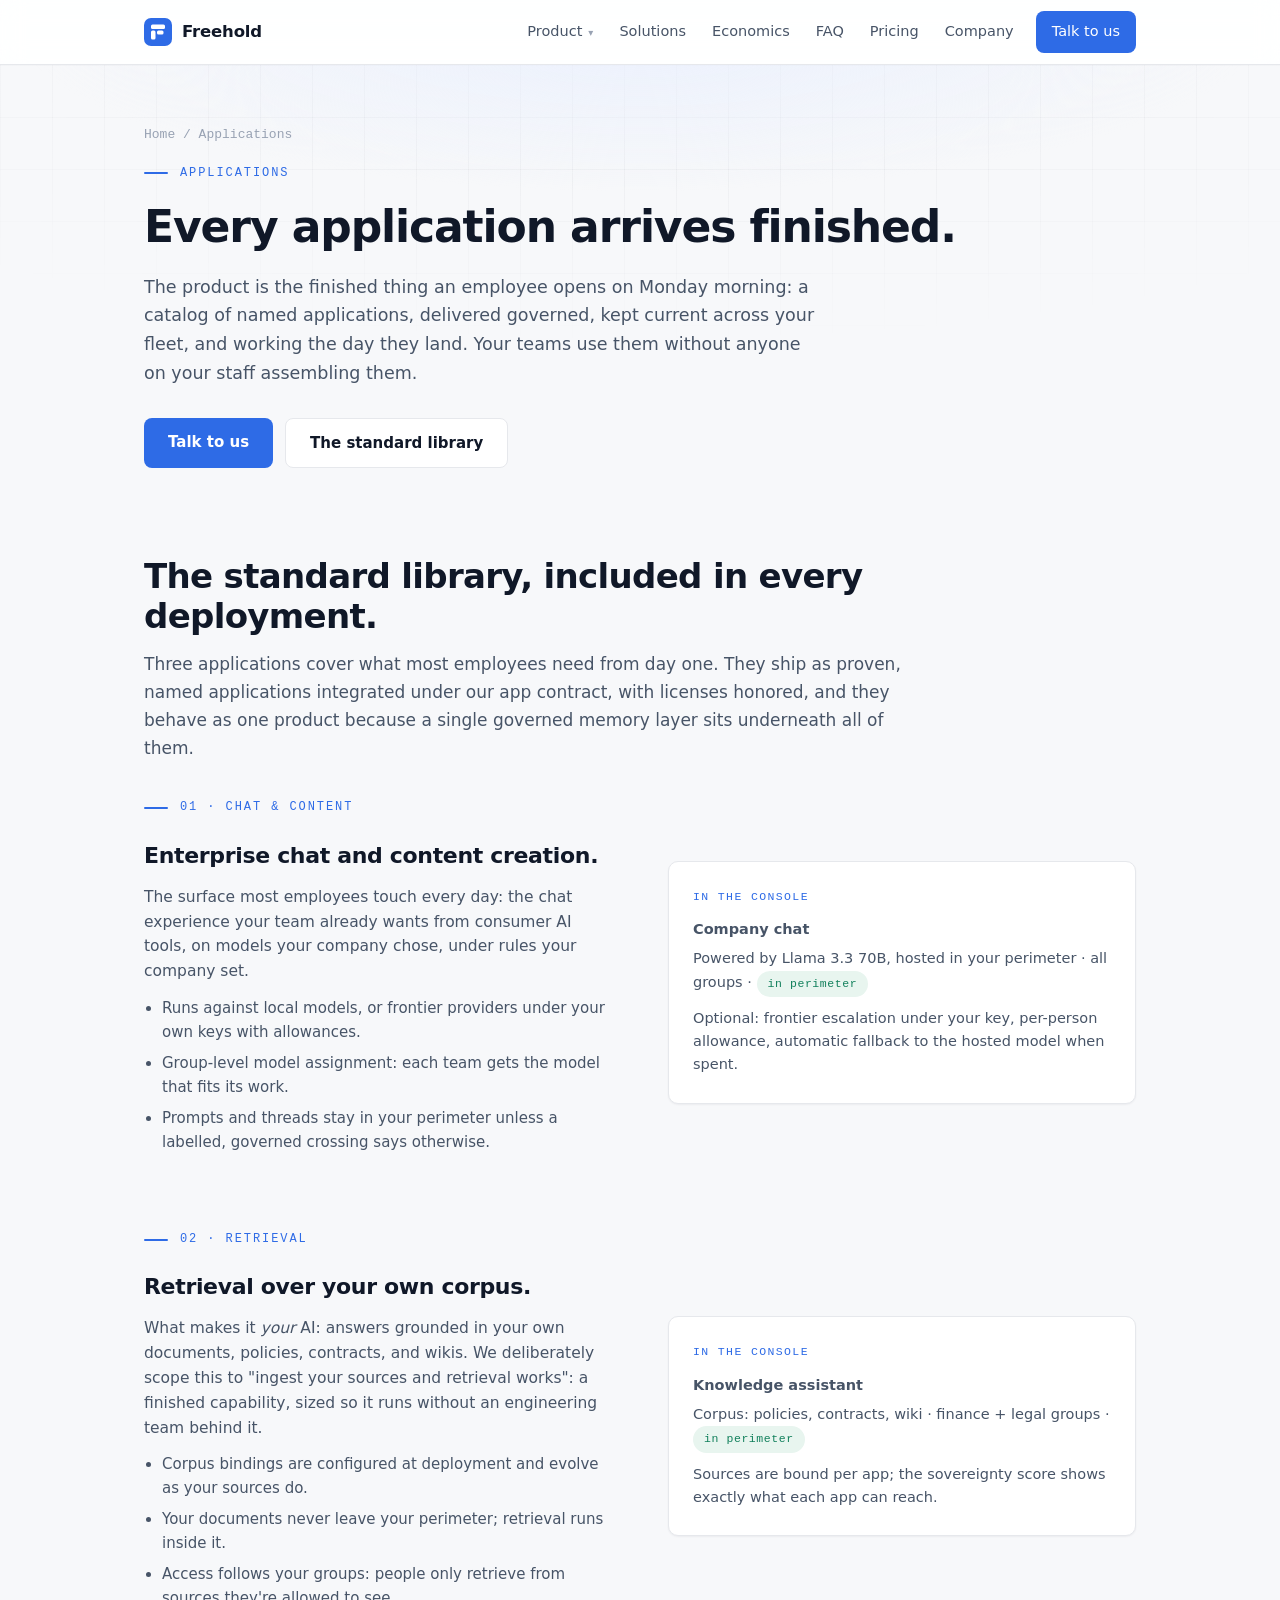
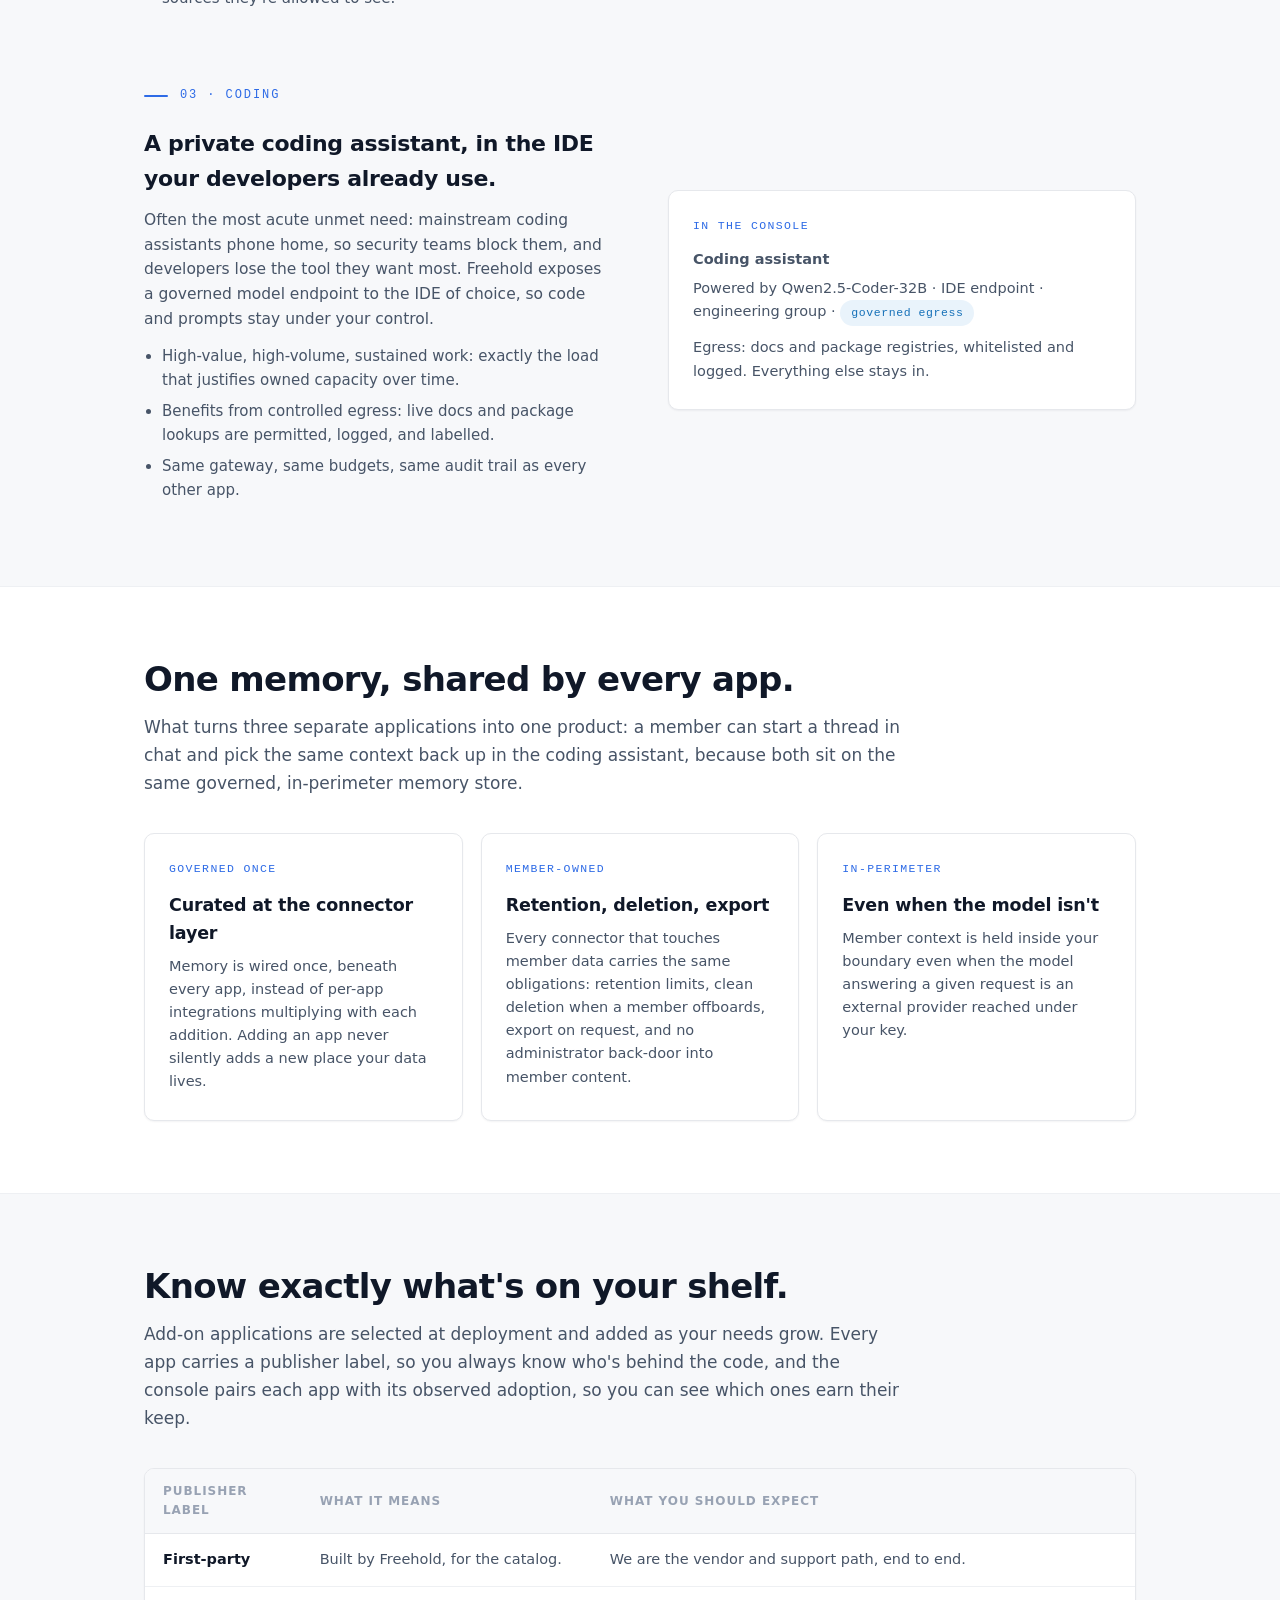
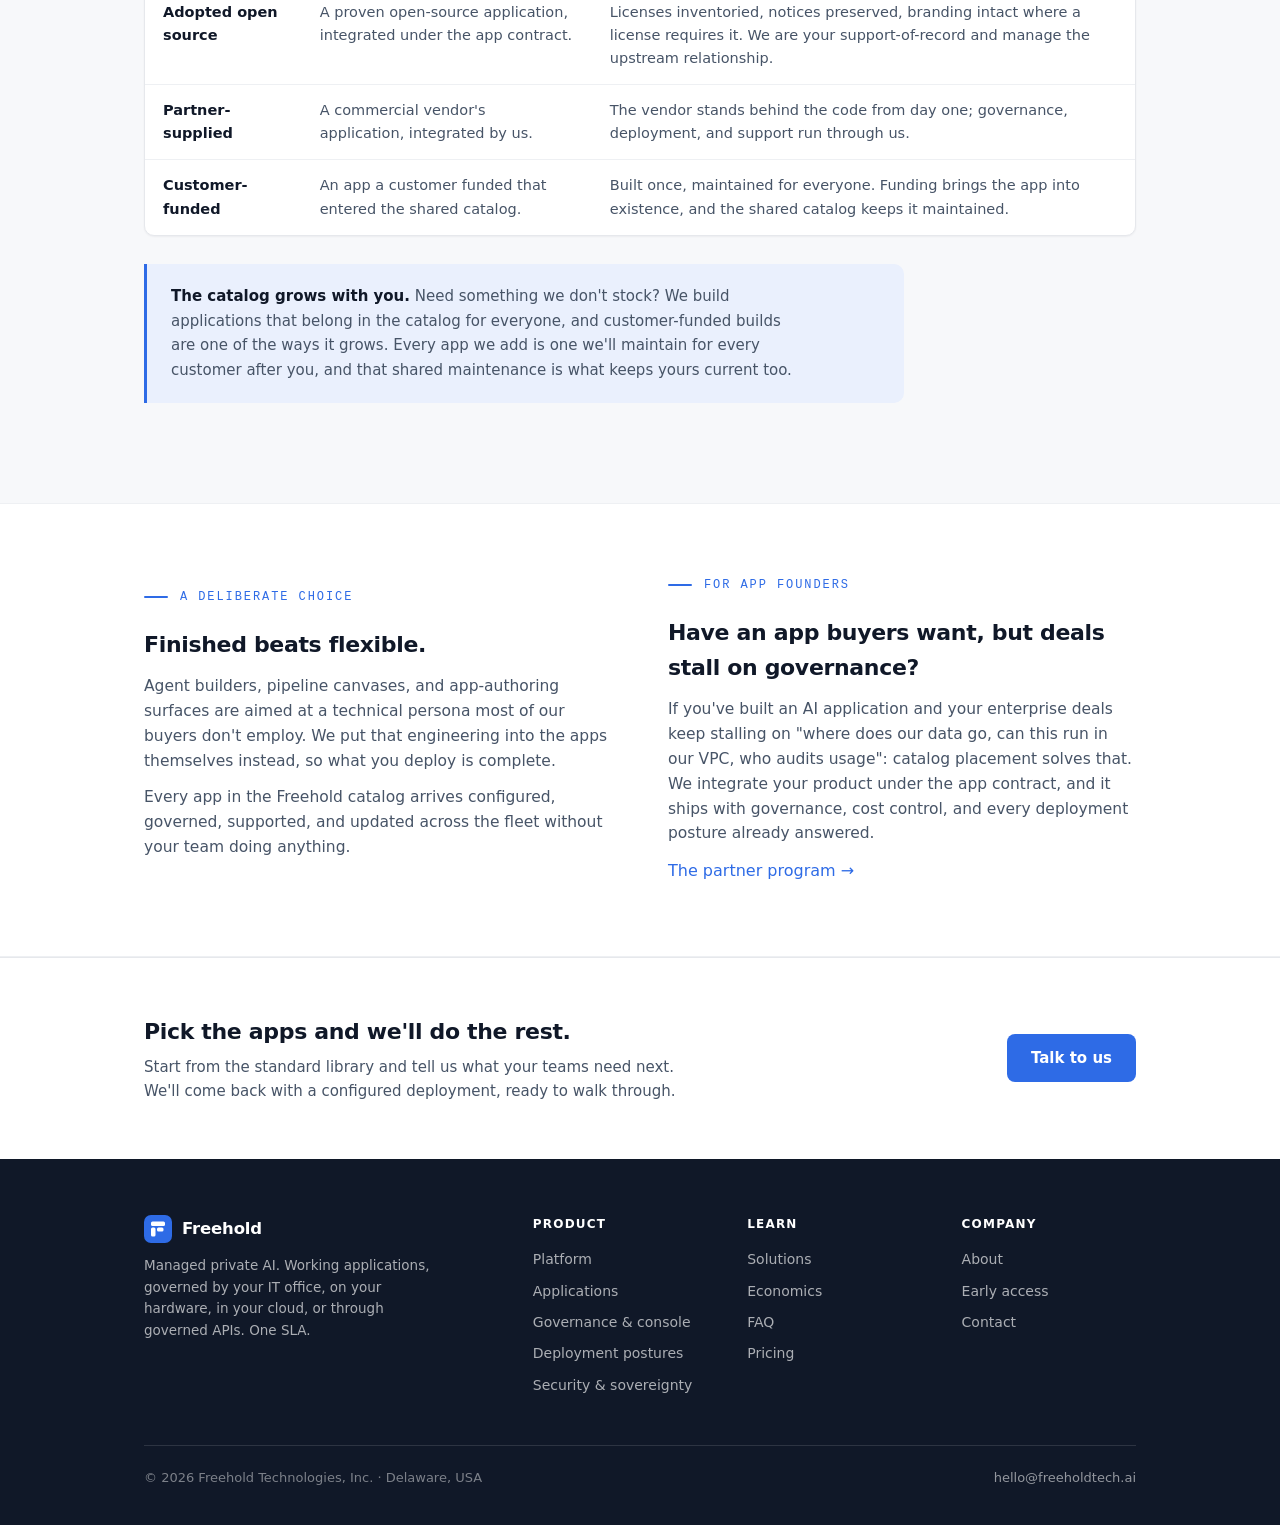
==== applications/index.html @ 7e90c1fc "Brand mark: masonry F replaces the letter tile Header wordmark and console mockup now use the assemb" ====
<!DOCTYPE html>
<html lang="en">
<head>
<meta charset="UTF-8">
<meta name="viewport" content="width=device-width, initial-scale=1.0">
<title>Applications — Every app arrives finished | Freehold</title>
<meta name="description" content="The Freehold catalog: enterprise chat, retrieval over your own documents, and a private coding assistant, plus add-on applications. Every app arrives finished, governed, and kept current across your fleet.">
<meta property="og:title" content="Freehold Applications — Every app arrives finished">
<meta property="og:description" content="Enterprise chat, retrieval over your corpus, and a private coding assistant, delivered finished, governed, and kept current across your fleet.">
<meta property="og:type" content="website">
<meta property="og:url" content="https://freeholdtech.ai/applications/">
<link rel="canonical" href="https://freeholdtech.ai/applications/">
<link rel="icon" href="data:image/svg+xml,%3Csvg xmlns='http://www.w3.org/2000/svg' viewBox='0 0 28 28'%3E%3Crect width='28' height='28' rx='7' fill='%232e6be6'/%3E%3Crect x='7' y='6.5' width='14' height='4.5' rx='1.5' fill='white'/%3E%3Crect x='7' y='12.5' width='4.5' height='9' rx='1.5' fill='white'/%3E%3Crect x='13' y='12.5' width='6.5' height='4' rx='1.5' fill='white'/%3E%3C/svg%3E">
<link rel="stylesheet" href="../assets/site.css?v=4">
</head>
<body>

<header class="site-header">
  <div class="wrap header-inner">
    <a class="wordmark" href="../"><svg class="brand-tile" viewBox="0 0 28 28" aria-hidden="true"><rect width="28" height="28" rx="7" fill="var(--accent)"/><rect x="7" y="6.5" width="14" height="4.5" rx="1.5" fill="#fff"/><rect x="7" y="12.5" width="4.5" height="9" rx="1.5" fill="#fff"/><rect x="13" y="12.5" width="6.5" height="4" rx="1.5" fill="#fff"/></svg>Freehold</a>
    <input type="checkbox" id="nav-toggle" class="nav-toggle" aria-label="Toggle navigation">
    <label for="nav-toggle" class="nav-toggle-label"><svg width="20" height="20" viewBox="0 0 20 20" aria-hidden="true"><path d="M2 5h16M2 10h16M2 15h16" stroke="#101828" stroke-width="1.8" stroke-linecap="round"/></svg></label>
    <nav class="main-nav" aria-label="Main">
      <ul>
        <li class="has-sub">
          <a href="../platform/">Product</a>
          <ul class="submenu">
            <li><a href="../platform/">Platform<span class="sub-d">A deployment that arrives working</span></a></li>
            <li><a href="../applications/" aria-current="page">Applications<span class="sub-d">The catalog your employees open</span></a></li>
            <li><a href="../governance/">Governance &amp; console<span class="sub-d">Built for IT generalists</span></a></li>
            <li><a href="../deployment/">Deployment postures<span class="sub-d">On-prem, your cloud, governed API</span></a></li>
            <li><a href="../security/">Security &amp; sovereignty<span class="sub-d">Your data stays yours, by architecture</span></a></li>
          </ul>
        </li>
        <li><a href="../solutions/">Solutions</a></li>
        <li><a href="../economics/">Economics</a></li>
        <li><a href="../faq/">FAQ</a></li>
        <li><a href="../pricing/">Pricing</a></li>
        <li><a href="../company/">Company</a></li>
        <li><a class="nav-cta" href="mailto:hello@freeholdtech.ai?subject=Freehold%20deployment">Talk to us</a></li>
      </ul>
    </nav>
  </div>
</header>

<div class="page-hero">
  <div class="hero-bg"></div>
  <div class="wrap">
    <div class="crumbs"><a href="../">Home</a> / Applications</div>
    <div class="eyebrow">Applications</div>
    <h1>Every application arrives finished.</h1>
    <p class="hero-sub">The product is the finished thing an employee opens on Monday morning: a catalog of named applications, delivered governed, kept current across your fleet, and working the day they land. Your teams use them without anyone on your staff assembling them.</p>
    <div class="hero-ctas">
      <a class="btn btn-primary" href="mailto:hello@freeholdtech.ai?subject=Freehold%20catalog">Talk to us</a>
      <a class="btn btn-ghost" href="#library">The standard library</a>
    </div>
  </div>
</div>

<section id="library">
  <div class="wrap">
    <div class="sec-head">
      <h2>The standard library, included in every deployment.</h2>
      <p>Three applications cover what most employees need from day one. They ship as proven, named applications integrated under our app contract, with licenses honored, and they behave as one product because a single governed memory layer sits underneath all of them.</p>
    </div>

    <div class="split">
      <div class="txt">
        <div class="eyebrow">01 · Chat &amp; content</div>
        <h3>Enterprise chat and content creation.</h3>
        <p>The surface most employees touch every day: the chat experience your team already wants from consumer AI tools, on models your company chose, under rules your company set.</p>
        <ul>
          <li>Runs against local models, or frontier providers under your own keys with allowances.</li>
          <li>Group-level model assignment: each team gets the model that fits its work.</li>
          <li>Prompts and threads stay in your perimeter unless a labelled, governed crossing says otherwise.</li>
        </ul>
      </div>
      <div>
        <div class="card">
          <div class="k">In the console</div>
          <p><strong>Company chat</strong></p>
          <p style="margin-top:6px">Powered by Llama 3.3 70B, hosted in your perimeter · all groups · <span class="pill pill-ok">in perimeter</span></p>
          <p style="margin-top:10px">Optional: frontier escalation under your key, per-person allowance, automatic fallback to the hosted model when spent.</p>
        </div>
      </div>
    </div>

    <div class="split">
      <div class="txt">
        <div class="eyebrow">02 · Retrieval</div>
        <h3>Retrieval over your own corpus.</h3>
        <p>What makes it <em>your</em> AI: answers grounded in your own documents, policies, contracts, and wikis. We deliberately scope this to "ingest your sources and retrieval works": a finished capability, sized so it runs without an engineering team behind it.</p>
        <ul>
          <li>Corpus bindings are configured at deployment and evolve as your sources do.</li>
          <li>Your documents never leave your perimeter; retrieval runs inside it.</li>
          <li>Access follows your groups: people only retrieve from sources they're allowed to see.</li>
        </ul>
      </div>
      <div>
        <div class="card">
          <div class="k">In the console</div>
          <p><strong>Knowledge assistant</strong></p>
          <p style="margin-top:6px">Corpus: policies, contracts, wiki · finance + legal groups · <span class="pill pill-ok">in perimeter</span></p>
          <p style="margin-top:10px">Sources are bound per app; the sovereignty score shows exactly what each app can reach.</p>
        </div>
      </div>
    </div>

    <div class="split">
      <div class="txt">
        <div class="eyebrow">03 · Coding</div>
        <h3>A private coding assistant, in the IDE your developers already use.</h3>
        <p>Often the most acute unmet need: mainstream coding assistants phone home, so security teams block them, and developers lose the tool they want most. Freehold exposes a governed model endpoint to the IDE of choice, so code and prompts stay under your control.</p>
        <ul>
          <li>High-value, high-volume, sustained work: exactly the load that justifies owned capacity over time.</li>
          <li>Benefits from controlled egress: live docs and package lookups are permitted, logged, and labelled.</li>
          <li>Same gateway, same budgets, same audit trail as every other app.</li>
        </ul>
      </div>
      <div>
        <div class="card">
          <div class="k">In the console</div>
          <p><strong>Coding assistant</strong></p>
          <p style="margin-top:6px">Powered by Qwen2.5-Coder-32B · IDE endpoint · engineering group · <span class="pill pill-info">governed egress</span></p>
          <p style="margin-top:10px">Egress: docs and package registries, whitelisted and logged. Everything else stays in.</p>
        </div>
      </div>
    </div>
  </div>
</section>

<section class="alt">
  <div class="wrap">
    <div class="sec-head">
      <h2>One memory, shared by every app.</h2>
      <p>What turns three separate applications into one product: a member can start a thread in chat and pick the same context back up in the coding assistant, because both sit on the same governed, in-perimeter memory store.</p>
    </div>
    <div class="cards">
      <div class="card">
        <div class="k">Governed once</div>
        <h3>Curated at the connector layer</h3>
        <p>Memory is wired once, beneath every app, instead of per-app integrations multiplying with each addition. Adding an app never silently adds a new place your data lives.</p>
      </div>
      <div class="card">
        <div class="k">Member-owned</div>
        <h3>Retention, deletion, export</h3>
        <p>Every connector that touches member data carries the same obligations: retention limits, clean deletion when a member offboards, export on request, and no administrator back-door into member content.</p>
      </div>
      <div class="card">
        <div class="k">In-perimeter</div>
        <h3>Even when the model isn't</h3>
        <p>Member context is held inside your boundary even when the model answering a given request is an external provider reached under your key.</p>
      </div>
    </div>
  </div>
</section>

<section>
  <div class="wrap">
    <div class="sec-head">
      <h2>Know exactly what's on your shelf.</h2>
      <p>Add-on applications are selected at deployment and added as your needs grow. Every app carries a publisher label, so you always know who's behind the code, and the console pairs each app with its observed adoption, so you can see which ones earn their keep.</p>
    </div>
    <div class="tbl-scroll">
      <table>
        <thead><tr><th>Publisher label</th><th>What it means</th><th>What you should expect</th></tr></thead>
        <tbody>
          <tr>
            <td>First-party</td>
            <td>Built by Freehold, for the catalog.</td>
            <td>We are the vendor and support path, end to end.</td>
          </tr>
          <tr>
            <td>Adopted open source</td>
            <td>A proven open-source application, integrated under the app contract.</td>
            <td>Licenses inventoried, notices preserved, branding intact where a license requires it. We are your support-of-record and manage the upstream relationship.</td>
          </tr>
          <tr>
            <td>Partner-supplied</td>
            <td>A commercial vendor's application, integrated by us.</td>
            <td>The vendor stands behind the code from day one; governance, deployment, and support run through us.</td>
          </tr>
          <tr>
            <td>Customer-funded</td>
            <td>An app a customer funded that entered the shared catalog.</td>
            <td>Built once, maintained for everyone. Funding brings the app into existence, and the shared catalog keeps it maintained.</td>
          </tr>
        </tbody>
      </table>
    </div>
    <div class="callout">
      <p><strong>The catalog grows with you.</strong> Need something we don't stock? We build applications that belong in the catalog for everyone, and customer-funded builds are one of the ways it grows. Every app we add is one we'll maintain for every customer after you, and that shared maintenance is what keeps yours current too.</p>
    </div>
  </div>
</section>

<section class="alt">
  <div class="wrap">
    <div class="split">
      <div class="txt">
        <div class="eyebrow">A deliberate choice</div>
        <h3>Finished beats flexible.</h3>
        <p>Agent builders, pipeline canvases, and app-authoring surfaces are aimed at a technical persona most of our buyers don't employ. We put that engineering into the apps themselves instead, so what you deploy is complete.</p>
        <p>Every app in the Freehold catalog arrives configured, governed, supported, and updated across the fleet without your team doing anything.</p>
      </div>
      <div class="txt">
        <div class="eyebrow">For app founders</div>
        <h3>Have an app buyers want, but deals stall on governance?</h3>
        <p>If you've built an AI application and your enterprise deals keep stalling on "where does our data go, can this run in our VPC, who audits usage": catalog placement solves that. We integrate your product under the app contract, and it ships with governance, cost control, and every deployment posture already answered.</p>
        <a class="foot-link" href="../company/#partners">The partner program →</a>
      </div>
    </div>
  </div>
</section>

<div class="closer">
  <div class="wrap closer-inner">
    <div>
      <h3>Pick the apps and we'll do the rest.</h3>
      <p>Start from the standard library and tell us what your teams need next. We'll come back with a configured deployment, ready to walk through.</p>
    </div>
    <a class="btn btn-primary" href="mailto:hello@freeholdtech.ai?subject=Freehold%20catalog">Talk to us</a>
  </div>
</div>

<footer class="site-footer">
  <div class="wrap">
    <div class="foot-grid">
      <div class="foot-brand">
        <a class="wordmark" href="../"><svg class="brand-tile" viewBox="0 0 28 28" aria-hidden="true"><rect width="28" height="28" rx="7" fill="var(--accent)"/><rect x="7" y="6.5" width="14" height="4.5" rx="1.5" fill="#fff"/><rect x="7" y="12.5" width="4.5" height="9" rx="1.5" fill="#fff"/><rect x="13" y="12.5" width="6.5" height="4" rx="1.5" fill="#fff"/></svg>Freehold</a>
        <p>Managed private AI. Working applications, governed by your IT office, on your hardware, in your cloud, or through governed APIs. One SLA.</p>
      </div>
      <div class="foot-col">
        <h4>Product</h4>
        <ul>
          <li><a href="../platform/">Platform</a></li>
          <li><a href="../applications/">Applications</a></li>
          <li><a href="../governance/">Governance &amp; console</a></li>
          <li><a href="../deployment/">Deployment postures</a></li>
          <li><a href="../security/">Security &amp; sovereignty</a></li>
        </ul>
      </div>
      <div class="foot-col">
        <h4>Learn</h4>
        <ul>
          <li><a href="../solutions/">Solutions</a></li>
          <li><a href="../economics/">Economics</a></li>
          <li><a href="../faq/">FAQ</a></li>
          <li><a href="../pricing/">Pricing</a></li>
        </ul>
      </div>
      <div class="foot-col">
        <h4>Company</h4>
        <ul>
          <li><a href="../company/">About</a></li>
          <li><a href="../company/#early-access">Early access</a></li>
          <li><a href="mailto:hello@freeholdtech.ai">Contact</a></li>
        </ul>
      </div>
    </div>
    <div class="foot-legal">
      <span>© <span id="yr">2026</span> Freehold Technologies, Inc. · Delaware, USA</span>
      <span><a href="mailto:hello@freeholdtech.ai">hello@freeholdtech.ai</a></span>
    </div>
  </div>
</footer>

<script src="../assets/site.js?v=3"></script>
</body>
</html>
---- assets/site.css ----
/* Freehold site — shared stylesheet.
   Palette adapted from the Bastion console design system (design/mockups). */

:root{
  --canvas:#f7f8fa; --surface:#ffffff; --hover:#f2f4f7;
  --border:#e6e8ec; --divider:#eef0f3;
  --ink:#101828; --ink-2:#475467; --muted:#98a2b3;
  --accent:#2e6be6; --accent-hover:#1f5bd4; --accent-soft:#eaf0fd;
  --ok:#12805c; --ok-soft:#e8f5ef;
  --warn:#b25e09; --warn-soft:#fdf3e4;
  --bad:#c0392f; --bad-soft:#fdecea;
  --pend:#6941c6; --pend-soft:#f1ecfb;
  --info:#1570b8; --info-soft:#e9f3fb;
  --r-card:10px; --r-btn:8px; --r-pill:999px;
  --sh-card:0 1px 2px rgba(16,24,40,.05);
  --sh-float:0 12px 40px rgba(16,24,40,.16);
  /* unslop-ignore: palette and type mirror the Bastion product console (gpu_msp_product
     design/mockups) so the site and the product read as one system; the deploy contract
     forbids external font requests, so faces come from the console's own stack. */
  --mono:"SF Mono","Cascadia Code",ui-monospace,Menlo,Consolas,monospace;
  --sans:Inter,-apple-system,BlinkMacSystemFont,"Segoe UI Variable","Segoe UI",system-ui,sans-serif;
}
*{margin:0;padding:0;box-sizing:border-box}
@media (prefers-reduced-motion:no-preference){html{scroll-behavior:smooth}}
body{
  background:var(--canvas); color:var(--ink);
  font-family:var(--sans); font-size:16px; line-height:1.6;
  -webkit-font-smoothing:antialiased;
  overflow-x:hidden;
}
a{color:var(--accent);text-decoration:none}
a:hover{text-decoration:underline}
:focus-visible{outline:2px solid var(--accent);outline-offset:2px}
.mono{font-family:var(--mono)}
.wrap{max-width:1080px;margin:0 auto;padding:0 clamp(20px,3.5vw,44px)}

/* ---------- header ---------- */
.site-header{
  position:sticky;top:0;z-index:60;background:rgba(255,255,255,.88);
  backdrop-filter:blur(12px);-webkit-backdrop-filter:blur(12px);
  border-bottom:1px solid var(--border);
}
.header-inner{display:flex;align-items:center;justify-content:space-between;height:64px;gap:18px}
.wordmark{display:flex;align-items:center;gap:10px;color:var(--ink);font-weight:650;font-size:16.5px;letter-spacing:-.01em}
.wordmark:hover{text-decoration:none}
.brand-tile{width:28px;height:28px;flex:0 0 28px}
.main-nav{display:flex;align-items:center;gap:4px}
.main-nav>ul{display:flex;list-style:none;gap:2px;align-items:center}
.main-nav a{color:var(--ink-2);font-size:14.5px;font-weight:500;padding:8px 12px;border-radius:8px;display:block}
.main-nav a:hover{background:var(--hover);color:var(--ink);text-decoration:none}
.main-nav a[aria-current="page"]{color:var(--accent)}
.has-sub{position:relative}
.has-sub>a::after{content:"▾";font-size:10px;margin-left:6px;color:var(--muted)}
.submenu{
  display:none;position:absolute;top:100%;left:0;min-width:250px;padding:8px;
  background:var(--surface);border:1px solid var(--border);border-radius:12px;box-shadow:var(--sh-float);
  list-style:none;
}
.has-sub:hover .submenu,.has-sub:focus-within .submenu{display:block}
.submenu a{padding:9px 12px;border-radius:8px;font-weight:500}
.submenu .sub-d{display:block;font-size:12px;color:var(--muted);font-weight:400;margin-top:1px}
.nav-cta{
  background:var(--accent);color:#fff !important;font-weight:600;border-radius:var(--r-btn);
  padding:9px 16px !important;margin-left:8px;
}
.nav-cta:hover{background:var(--accent-hover) !important;text-decoration:none}
.nav-toggle{display:none}
.nav-toggle-label{display:none;cursor:pointer;padding:8px;border-radius:8px;border:1px solid var(--border);line-height:0}
.nav-toggle-label svg{display:block}

/* ---------- hero ---------- */
.hero{position:relative;padding:96px 0 64px;overflow:hidden}
.hero-bg{
  position:absolute;inset:0;z-index:-1;pointer-events:none;
  background:
    radial-gradient(ellipse 70% 55% at 50% -10%, var(--accent-soft), transparent 70%),
    linear-gradient(rgba(16,24,40,.035) 1px, transparent 1px),
    linear-gradient(90deg, rgba(16,24,40,.035) 1px, transparent 1px);
  background-size:auto,52px 52px,52px 52px;
  mask-image:radial-gradient(ellipse 95% 80% at 50% 0%, black 30%, transparent 80%);
  -webkit-mask-image:radial-gradient(ellipse 95% 80% at 50% 0%, black 30%, transparent 80%);
}
.eyebrow{
  font-family:var(--mono);font-size:12px;letter-spacing:.16em;text-transform:uppercase;
  color:var(--accent);margin-bottom:20px;display:flex;align-items:center;gap:12px;
}
.eyebrow::before{content:"";width:24px;height:2px;background:var(--accent);display:inline-block;border-radius:2px}
.eyebrow.centered{justify-content:center}
h1{font-size:clamp(34px,5.4vw,56px);line-height:1.08;font-weight:700;letter-spacing:-.025em;max-width:840px}
h1 .dim{color:var(--muted)}
.hero-sub{margin-top:22px;font-size:18.5px;color:var(--ink-2);max-width:680px;line-height:1.65}
.hero-sub strong{color:var(--ink);font-weight:600}
.hero-ctas{margin-top:30px;display:flex;gap:12px;flex-wrap:wrap}
.btn{
  display:inline-block;text-decoration:none;font-size:15px;font-weight:600;
  padding:12px 24px;border-radius:var(--r-btn);transition:background .15s,border-color .15s,transform .15s;
}
.btn:hover{text-decoration:none}
.btn-primary{background:var(--accent);color:#fff}
.btn-primary:hover{background:var(--accent-hover);transform:translateY(-1px)}
.btn-ghost{color:var(--ink);border:1px solid var(--border);background:var(--surface)}
.btn-ghost:hover{border-color:var(--muted)}
.hero-chips{margin-top:40px;display:flex;gap:10px;flex-wrap:wrap}
.chip{
  font-family:var(--mono);font-size:12.5px;color:var(--ink-2);
  border:1px solid var(--border);border-radius:6px;padding:7px 14px;background:var(--surface);
}
.chip b{color:var(--accent);font-weight:600;margin-right:6px}

/* ---------- sections ---------- */
section{padding:72px 0}
/* the section directly after a hero starts sooner — hero bottom padding and section
   top padding otherwise stack into a dead zone */
.hero+section,.page-hero+section{padding-top:48px}
section.alt{background:var(--surface);border-top:1px solid var(--divider);border-bottom:1px solid var(--divider)}
.sec-head{margin-bottom:36px;max-width:780px}
.sec-head.centered{margin-left:auto;margin-right:auto;text-align:center}
h2{font-size:clamp(25px,3.4vw,34px);letter-spacing:-.02em;line-height:1.18;font-weight:700}
.sec-head p{margin-top:14px;color:var(--ink-2);font-size:17px;max-width:70ch;line-height:1.65}
.sec-head.centered p{margin-left:auto;margin-right:auto}
h3{letter-spacing:-.01em}

.cards{display:grid;grid-template-columns:repeat(3,1fr);gap:18px}
.cards.two{grid-template-columns:repeat(2,1fr)}
.cards.four{grid-template-columns:repeat(4,1fr)}
.card{
  background:var(--surface);border:1px solid var(--border);border-radius:var(--r-card);
  padding:26px 24px;box-shadow:var(--sh-card);transition:border-color .2s;
}
.card:hover{border-color:#d3d8e0}
.card .k{
  font-family:var(--mono);font-size:11.5px;letter-spacing:.12em;text-transform:uppercase;
  color:var(--accent);margin-bottom:12px;
}
.card h3{font-size:17.5px;font-weight:650;margin-bottom:8px}
.card p{font-size:14.5px;color:var(--ink-2);line-height:1.6}
.card ul{margin:10px 0 0 18px;font-size:14.5px;color:var(--ink-2)}
.card li{margin-bottom:6px}
.card .foot-link{display:inline-block;margin-top:14px;font-size:14px;font-weight:600}

/* split feature rows */
.split{display:grid;grid-template-columns:1fr 1fr;gap:56px;align-items:center;margin-bottom:64px}
.split:last-child{margin-bottom:0}
.split .txt h3{font-size:22px;font-weight:700;letter-spacing:-.015em;margin-bottom:12px}
.split .txt p{color:var(--ink-2);font-size:15.5px;margin-bottom:12px}
.split .txt ul{margin:0 0 12px 18px;color:var(--ink-2);font-size:15px}
.split .txt li{margin-bottom:7px}
.split .txt li strong{color:var(--ink)}

/* pill / status chips */
.pill{
  display:inline-block;font-family:var(--mono);font-size:11.5px;letter-spacing:.05em;
  border-radius:var(--r-pill);padding:4px 11px;white-space:nowrap;
}
.pill-ok{color:var(--ok);background:var(--ok-soft)}
.pill-info{color:var(--info);background:var(--info-soft)}
.pill-warn{color:var(--warn);background:var(--warn-soft)}
.pill-pend{color:var(--pend);background:var(--pend-soft)}
.pill-accent{color:var(--accent);background:var(--accent-soft)}
.pill-muted{color:var(--ink-2);background:var(--hover)}

/* stat band */
.stat-band{
  display:grid;grid-template-columns:repeat(4,1fr);gap:16px;
}
.stat{
  background:var(--surface);border:1px solid var(--border);border-radius:var(--r-card);
  padding:22px 24px;box-shadow:var(--sh-card);
}
.stat b{display:block;font-size:26px;letter-spacing:-.02em;color:var(--accent);font-weight:700;font-variant-numeric:tabular-nums}
.stat span{font-size:13.5px;color:var(--ink-2);display:block;margin-top:4px;line-height:1.5}

/* tables */
.tbl-scroll{overflow-x:auto;border:1px solid var(--border);border-radius:var(--r-card);background:var(--surface);box-shadow:var(--sh-card)}
table{width:100%;border-collapse:collapse;font-size:14.5px;min-width:640px}
th{
  text-align:left;font-size:12px;letter-spacing:.08em;text-transform:uppercase;color:var(--muted);
  font-weight:600;padding:13px 18px;border-bottom:1px solid var(--border);background:var(--canvas);
}
td{padding:14px 18px;border-bottom:1px solid var(--divider);color:var(--ink-2);vertical-align:top}
td:first-child{color:var(--ink);font-weight:600}
tr:last-child td{border-bottom:none}

/* architecture diagram */
.arch{
  border:1px solid var(--border);border-radius:14px;overflow:hidden;
  background:var(--surface);box-shadow:var(--sh-card);
}
.arch-perimeter{
  font-family:var(--mono);font-size:12px;letter-spacing:.12em;text-transform:uppercase;
  color:var(--accent);padding:13px 22px;border-bottom:1px dashed rgba(46,107,230,.45);
  background:var(--accent-soft);display:flex;justify-content:space-between;align-items:center;gap:10px;
}
.layer{
  padding:18px 22px;border-bottom:1px solid var(--divider);
  display:flex;justify-content:space-between;align-items:center;gap:16px;
}
.layer:last-child{border-bottom:none}
.layer .l-name{font-weight:650;font-size:15.5px}
.layer .l-desc{font-size:13px;color:var(--muted);margin-top:2px}
.layer .l-tag{
  font-family:var(--mono);font-size:10.5px;letter-spacing:.08em;text-transform:uppercase;
  white-space:nowrap;padding:5px 10px;border-radius:6px;
}
.tag-ours{color:var(--accent);background:var(--accent-soft);border:1px solid rgba(46,107,230,.3)}
.tag-theirs{color:var(--ink-2);background:var(--hover);border:1px solid var(--border)}
.layer-ours{background:rgba(46,107,230,.04)}
.arch-note{text-align:center;margin-top:16px;font-size:13px;color:var(--muted);font-family:var(--mono)}

/* faux console product shot */
.shot{
  border:1px solid var(--border);border-radius:14px;background:var(--surface);
  box-shadow:var(--sh-float);overflow:hidden;font-size:13px;
}
.shot-top{
  display:flex;align-items:center;gap:8px;padding:10px 14px;border-bottom:1px solid var(--divider);
  background:var(--canvas);
}
.shot-dot{width:10px;height:10px;border-radius:50%;background:var(--border)}
.shot-url{
  font-family:var(--mono);font-size:11px;color:var(--muted);background:var(--surface);
  border:1px solid var(--border);border-radius:6px;padding:3px 10px;margin-left:8px;
}
.shot-body{display:flex;min-height:300px}
.shot-side{width:168px;border-right:1px solid var(--divider);padding:12px 8px;flex:0 0 168px;background:var(--surface)}
.shot-brand{display:flex;align-items:center;gap:7px;padding:2px 8px 10px;font-weight:650;font-size:13px}
.shot-brand .brand-tile{width:20px;height:20px;flex:0 0 20px}
.shot-nav{list-style:none}
.shot-nav li{padding:6px 8px;border-radius:6px;color:var(--ink-2);font-size:12px;margin-bottom:1px}
.shot-nav li span{display:block;font-size:10px;color:var(--muted)}
.shot-nav li.on{background:var(--accent-soft);color:var(--accent)}
.shot-nav li.on span{color:var(--accent);opacity:.75}
.shot-main{flex:1;padding:16px 18px;background:var(--canvas)}
.shot-h{font-size:15px;font-weight:650;margin-bottom:2px}
.shot-sub{font-size:11px;color:var(--muted);margin-bottom:12px}
.shot-kpis{display:grid;grid-template-columns:repeat(3,1fr);gap:8px;margin-bottom:10px}
.shot-kpi{background:var(--surface);border:1px solid var(--border);border-radius:8px;padding:10px 12px}
.shot-kpi .kl{font-size:10px;letter-spacing:.07em;text-transform:uppercase;color:var(--muted)}
.shot-kpi .kv{font-size:16px;font-weight:650;margin-top:2px;font-variant-numeric:tabular-nums}
.shot-kpi .kv .u{font-size:10.5px;color:var(--muted);font-weight:500}
.shot-row{
  background:var(--surface);border:1px solid var(--border);border-radius:8px;padding:9px 12px;
  display:flex;justify-content:space-between;align-items:center;gap:8px;margin-bottom:6px;
}
.shot-row .rn{font-weight:600;font-size:12px}
.shot-row .rd{font-size:10.5px;color:var(--muted)}
.shot-note{font-size:10.5px;color:var(--muted);margin-top:8px;font-family:var(--mono)}

/* numbered steps */
.steps{display:grid;grid-template-columns:repeat(3,1fr);gap:18px;counter-reset:step}
.step{
  background:var(--surface);border:1px solid var(--border);border-radius:var(--r-card);
  padding:26px 24px;box-shadow:var(--sh-card);counter-increment:step;position:relative;
}
.step::before{
  content:counter(step,decimal-leading-zero);font-family:var(--mono);font-size:12px;
  color:var(--accent);background:var(--accent-soft);border-radius:6px;padding:4px 9px;
  display:inline-block;margin-bottom:14px;letter-spacing:.08em;
}
.step h3{font-size:17px;font-weight:650;margin-bottom:8px}
.step p{font-size:14.5px;color:var(--ink-2)}

/* checklists */
.checks{list-style:none}
.checks li{
  padding:12px 0 12px 30px;border-top:1px solid var(--divider);position:relative;
  color:var(--ink-2);font-size:15px;line-height:1.6;max-width:72ch;
}
.checks li strong{color:var(--ink)}
.checks li::before{
  content:"✓";font-family:var(--mono);position:absolute;left:4px;top:12px;color:var(--ok);font-size:14px;
}
.checks.x li::before{content:"—";color:var(--muted)}

/* FAQ */
.faq details{
  background:var(--surface);border:1px solid var(--border);border-radius:var(--r-card);
  margin-bottom:10px;box-shadow:var(--sh-card);
}
.faq summary{
  cursor:pointer;padding:18px 22px;font-weight:650;font-size:16px;list-style:none;
  display:flex;justify-content:space-between;align-items:center;gap:14px;
}
.faq summary::-webkit-details-marker{display:none}
.faq summary::after{content:"+";font-family:var(--mono);color:var(--muted);font-size:18px;flex:0 0 auto}
.faq details[open] summary::after{content:"–"}
.faq .a{padding:0 22px 22px;color:var(--ink-2);font-size:15px;max-width:72ch;line-height:1.65}
.faq .a p{margin-bottom:10px}
.faq .a p:last-child{margin-bottom:0}
.faq .a ul{margin:0 0 10px 18px}

/* callout */
.callout{
  border-left:3px solid var(--accent);background:var(--accent-soft);
  border-radius:0 10px 10px 0;padding:20px 24px;margin:28px 0;max-width:760px;
}
.callout p{color:var(--ink-2);font-size:15px;line-height:1.65;max-width:66ch}
.callout p strong{color:var(--ink)}
.callout.warn{border-left-color:var(--warn);background:var(--warn-soft)}

/* definition block (kept from v1 brand) */
.definition{
  font-family:var(--mono);border-left:3px solid var(--accent);
  padding:16px 24px;margin:0 0 40px;max-width:640px;
  background:var(--accent-soft);border-radius:0 10px 10px 0;
}
.definition .word{font-size:18px;color:var(--ink);letter-spacing:.02em}
.definition .pos{color:var(--muted);font-style:italic;margin:0 8px;font-size:13px}
.definition .sense{display:block;margin-top:8px;font-size:13.5px;color:var(--ink-2);line-height:1.7}
.definition .sense em{color:var(--accent);font-style:normal}

/* page hero (interior pages) */
.page-hero{padding:60px 0 40px;position:relative;overflow:hidden}
.page-hero h1{font-size:clamp(30px,4.4vw,44px)}
.page-hero .hero-sub{font-size:17.5px}
.crumbs{font-size:13px;color:var(--muted);margin-bottom:18px;font-family:var(--mono)}
.crumbs a{color:var(--muted)}
.crumbs a:hover{color:var(--accent)}

/* CTA band — left-aligned on purpose; the centered closing band is a template tell */
.cta-band{
  background:var(--ink);color:#fff;padding:80px 0;
}
.cta-band h2{color:#fff;max-width:680px}
.cta-band p{margin:16px 0 0;max-width:60ch;color:rgba(255,255,255,.75);font-size:16.5px}
.cta-band .btn-ghost{color:#fff;border-color:rgba(255,255,255,.3);background:transparent}
.cta-band .btn-ghost:hover{border-color:rgba(255,255,255,.6)}
.contact-line{margin-top:24px;font-family:var(--mono);font-size:14px;color:rgba(255,255,255,.6)}
.contact-line a{color:#8fb1f3}

/* footer */
.site-footer{background:var(--ink);color:rgba(255,255,255,.65);font-size:14px;padding:56px 0 36px}
.cta-band+.site-footer{border-top:1px solid rgba(255,255,255,.12)}
.foot-grid{display:grid;grid-template-columns:2fr 1fr 1fr 1fr;gap:40px;margin-bottom:40px}
.foot-brand .wordmark{color:#fff;margin-bottom:12px}
.foot-brand p{font-size:13.5px;line-height:1.6;max-width:300px}
.foot-col h4{
  color:#fff;font-size:12px;letter-spacing:.1em;text-transform:uppercase;font-weight:600;margin-bottom:14px;
}
.foot-col ul{list-style:none}
.foot-col li{margin-bottom:9px}
.foot-col a{color:rgba(255,255,255,.65)}
.foot-col a:hover{color:#fff}
.foot-legal{
  border-top:1px solid rgba(255,255,255,.12);padding-top:22px;display:flex;
  justify-content:space-between;gap:14px;flex-wrap:wrap;font-size:13px;color:rgba(255,255,255,.45);
}
.foot-legal a{color:rgba(255,255,255,.55)}

/* ---------- per-page signature components ----------
   Each page gets one structure that expresses its own content; these exist so
   pages stop sharing a single stamped rhythm. Use each on its page only. */

/* object chain — governance: people → groups → applications → models */
.chain{display:grid;grid-template-columns:repeat(4,1fr);border:1px solid var(--border);border-radius:14px;overflow:visible;background:var(--surface);box-shadow:var(--sh-card)}
.chain-node{padding:28px 26px;border-right:1px solid var(--divider);position:relative}
.chain-node:last-child{border-right:none}
.chain-node .k{font-family:var(--mono);font-size:11.5px;letter-spacing:.12em;text-transform:uppercase;color:var(--accent);margin-bottom:12px}
.chain-node h3{font-size:17px;font-weight:650;margin-bottom:8px}
.chain-node p{font-size:14px;color:var(--ink-2);line-height:1.6}
.chain-node::after{content:"→";position:absolute;right:-14px;top:26px;width:28px;height:28px;border-radius:50%;background:var(--accent);color:#fff;display:flex;align-items:center;justify-content:center;font-size:13px;z-index:2}
.chain-node:last-child::after{content:none}

/* isolation ladder — deployment: rungs step inward as connectivity opens */
.ladder{max-width:840px}
.rung{display:flex;gap:26px;align-items:flex-start;padding:26px 28px;background:var(--surface);border:1px solid var(--border);border-radius:12px;box-shadow:var(--sh-card);margin-bottom:16px}
.rung-step{font-family:var(--mono);font-size:11px;letter-spacing:.1em;text-transform:uppercase;color:var(--muted);flex:0 0 104px;padding-top:4px}
.rung h3{font-size:17.5px;font-weight:650;margin-bottom:6px}
.rung p{font-size:14.5px;color:var(--ink-2);margin-bottom:10px}
.rung.common{border-color:rgba(46,107,230,.4);background:linear-gradient(180deg,var(--accent-soft),var(--surface))}
.rung:nth-child(2){margin-left:44px}
.rung:nth-child(3){margin-left:88px}

/* bill-of-materials document — pricing: the table styled as the thing it describes */
.bom{border:1px solid var(--border);border-radius:14px;background:var(--surface);box-shadow:var(--sh-card);overflow:hidden}
.bom-head{font-family:var(--mono);font-size:12px;letter-spacing:.12em;text-transform:uppercase;color:var(--ink-2);padding:14px 24px;border-bottom:1px solid var(--border);background:var(--canvas);display:flex;justify-content:space-between;gap:12px;flex-wrap:wrap}
.bom .tbl-scroll{border:none;border-radius:0;box-shadow:none}

/* perimeter band — security's dark section, the only ink-background section on the site */
section.ink{background:var(--ink);border-top:none;border-bottom:none}
section.ink h2{color:#fff}
section.ink .sec-head p{color:rgba(255,255,255,.72)}
section.ink .card{background:rgba(255,255,255,.06);border-color:rgba(255,255,255,.16);box-shadow:none}
section.ink .card:hover{border-color:rgba(255,255,255,.3)}
section.ink .card h3{color:#fff}
section.ink .card p{color:rgba(255,255,255,.72)}
section.ink .card .k{color:#8fb1f3}

/* numbered rail — platform's what's-in-the-box, rows instead of boxes */
.rail{border-top:1px solid var(--border)}
.rail-row{display:grid;grid-template-columns:110px 1fr auto;gap:30px;align-items:start;padding:32px 4px;border-bottom:1px solid var(--border)}
.rail-num{font-family:var(--mono);font-size:12px;color:var(--accent);letter-spacing:.1em;padding-top:5px}
.rail-row h3{font-size:19px;font-weight:650;margin-bottom:8px}
.rail-row p{color:var(--ink-2);font-size:15px;max-width:62ch}
.rail-row .foot-link{white-space:nowrap;padding-top:4px}

/* ruled compare columns — economics' three sources, no boxes */
.compare{display:grid;grid-template-columns:repeat(3,1fr);gap:44px}
.compare-col{border-top:3px solid var(--accent);padding-top:20px}
.compare-col .k{font-family:var(--mono);font-size:11.5px;letter-spacing:.12em;text-transform:uppercase;color:var(--accent);margin-bottom:10px}
.compare-col h3{font-size:18px;font-weight:650;margin-bottom:8px}
.compare-col p{font-size:14.5px;color:var(--ink-2)}

/* compact closer — interior pages end here; the dark band is reserved for home + company */
.closer{border-top:1px solid var(--border);background:var(--surface);padding:56px 0}
.closer-inner{display:flex;align-items:center;justify-content:space-between;gap:28px;flex-wrap:wrap}
.closer h3{font-size:22px;letter-spacing:-.015em;font-weight:700}
.closer p{color:var(--ink-2);font-size:15px;margin-top:6px;max-width:58ch}

/* ---------- responsive ---------- */
@media (max-width:960px){
  .cards,.cards.four{grid-template-columns:repeat(2,1fr)}
  .stat-band{grid-template-columns:repeat(2,1fr)}
  .steps{grid-template-columns:1fr}
  .split{grid-template-columns:1fr;gap:28px}
  .foot-grid{grid-template-columns:1fr 1fr}
  .chain{grid-template-columns:1fr}
  .chain-node{border-right:none;border-bottom:1px solid var(--divider)}
  .chain-node:last-child{border-bottom:none}
  .chain-node::after{content:"↓";right:auto;left:26px;top:auto;bottom:-14px}
  .chain-node:last-child::after{content:none}
  .rung:nth-child(2),.rung:nth-child(3){margin-left:0}
  .compare{grid-template-columns:1fr;gap:28px}
  .rail-row{grid-template-columns:1fr;gap:8px}
}
@media (max-width:720px){
  .cards,.cards.two,.cards.four{grid-template-columns:1fr}
  .stat-band{grid-template-columns:1fr 1fr}
  .hero{padding:64px 0 44px}
  .page-hero{padding:44px 0 30px}
  section{padding:52px 0}
  .hero+section,.page-hero+section{padding-top:40px}
  .split{margin-bottom:48px}
  .layer{flex-direction:column;align-items:flex-start;gap:8px}
  .shot-side{display:none}
  /* mobile nav */
  .nav-toggle-label{display:block}
  .main-nav{
    display:none;position:fixed;inset:64px 0 auto 0;background:var(--surface);
    border-bottom:1px solid var(--border);box-shadow:var(--sh-float);
    max-height:calc(100vh - 64px);overflow-y:auto;
  }
  .nav-toggle:checked~.main-nav{display:block}
  .main-nav>ul{flex-direction:column;align-items:stretch;gap:0;padding:12px 16px 18px}
  .main-nav a{padding:12px 10px;font-size:16px}
  .has-sub>a{display:none}
  .submenu{
    display:block;position:static;min-width:0;border:none;box-shadow:none;padding:0;background:transparent;
  }
  .nav-cta{margin:10px 10px 0;text-align:center}
}
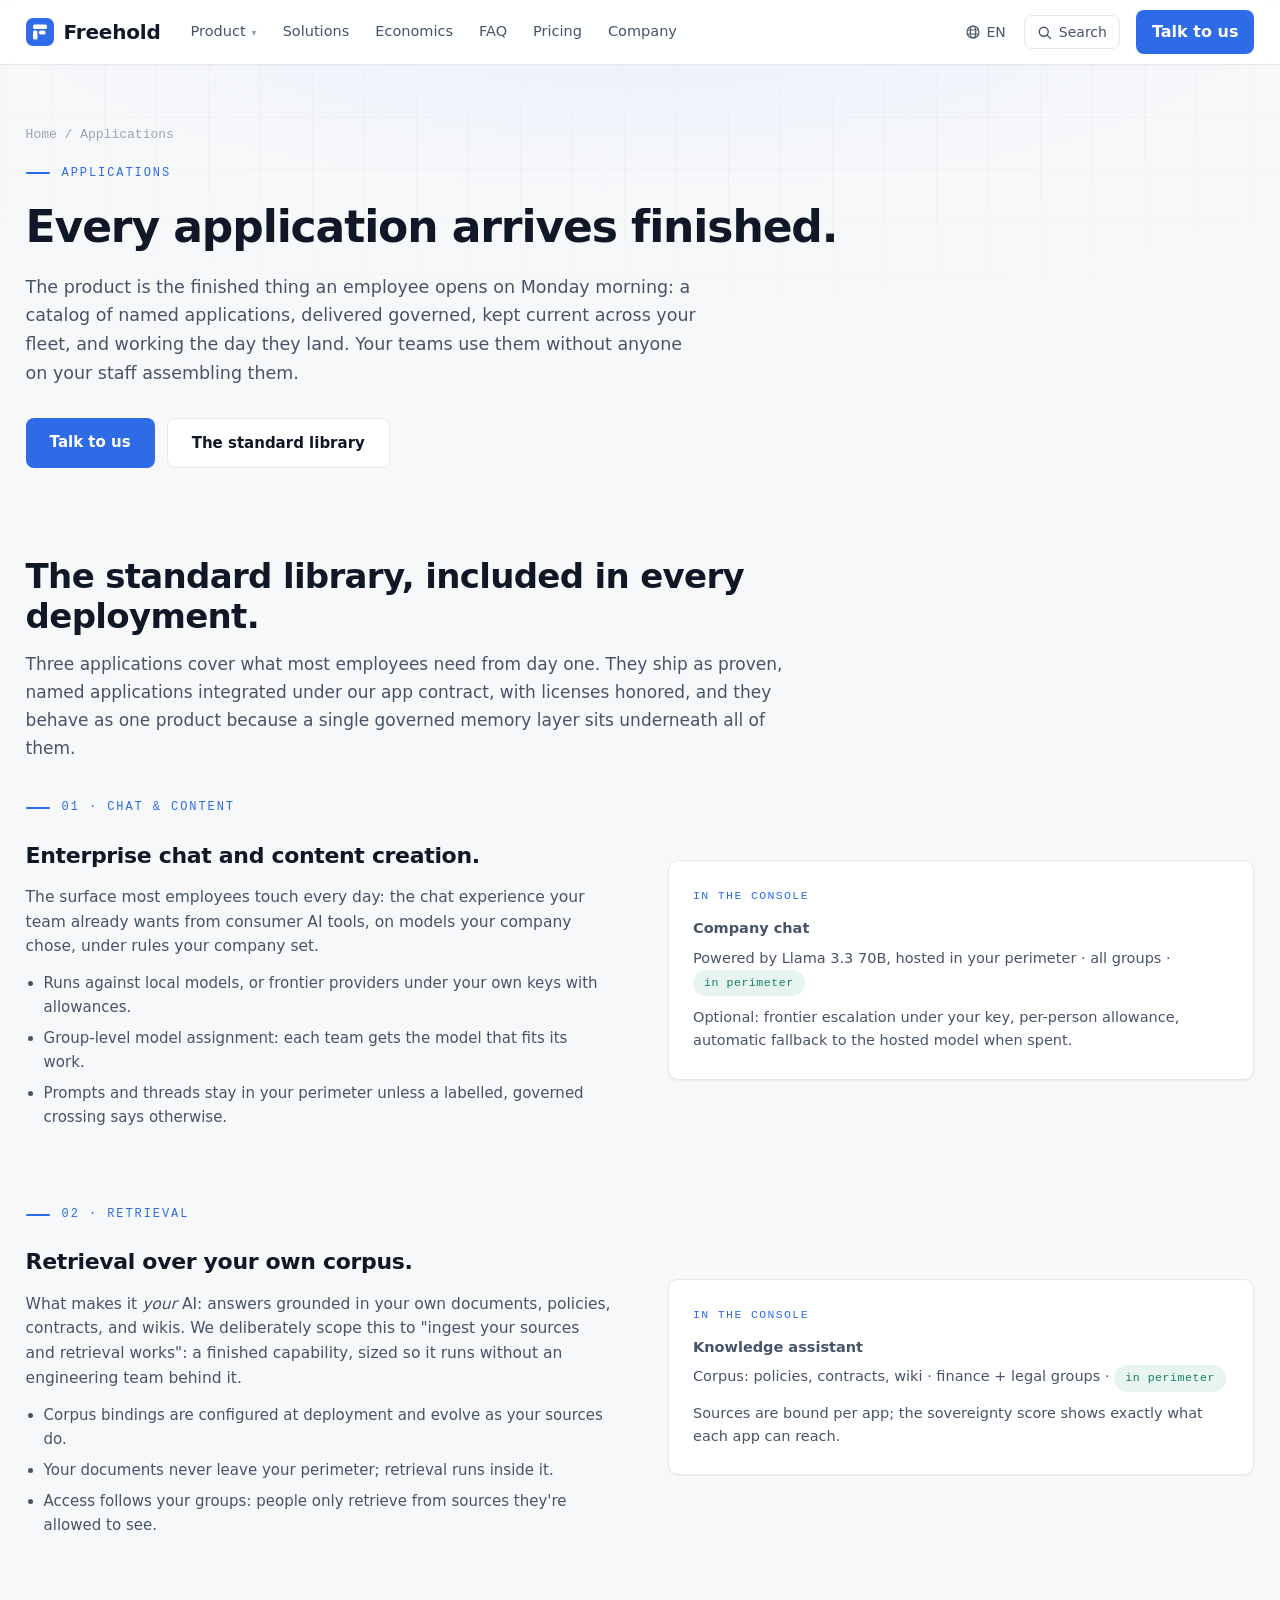
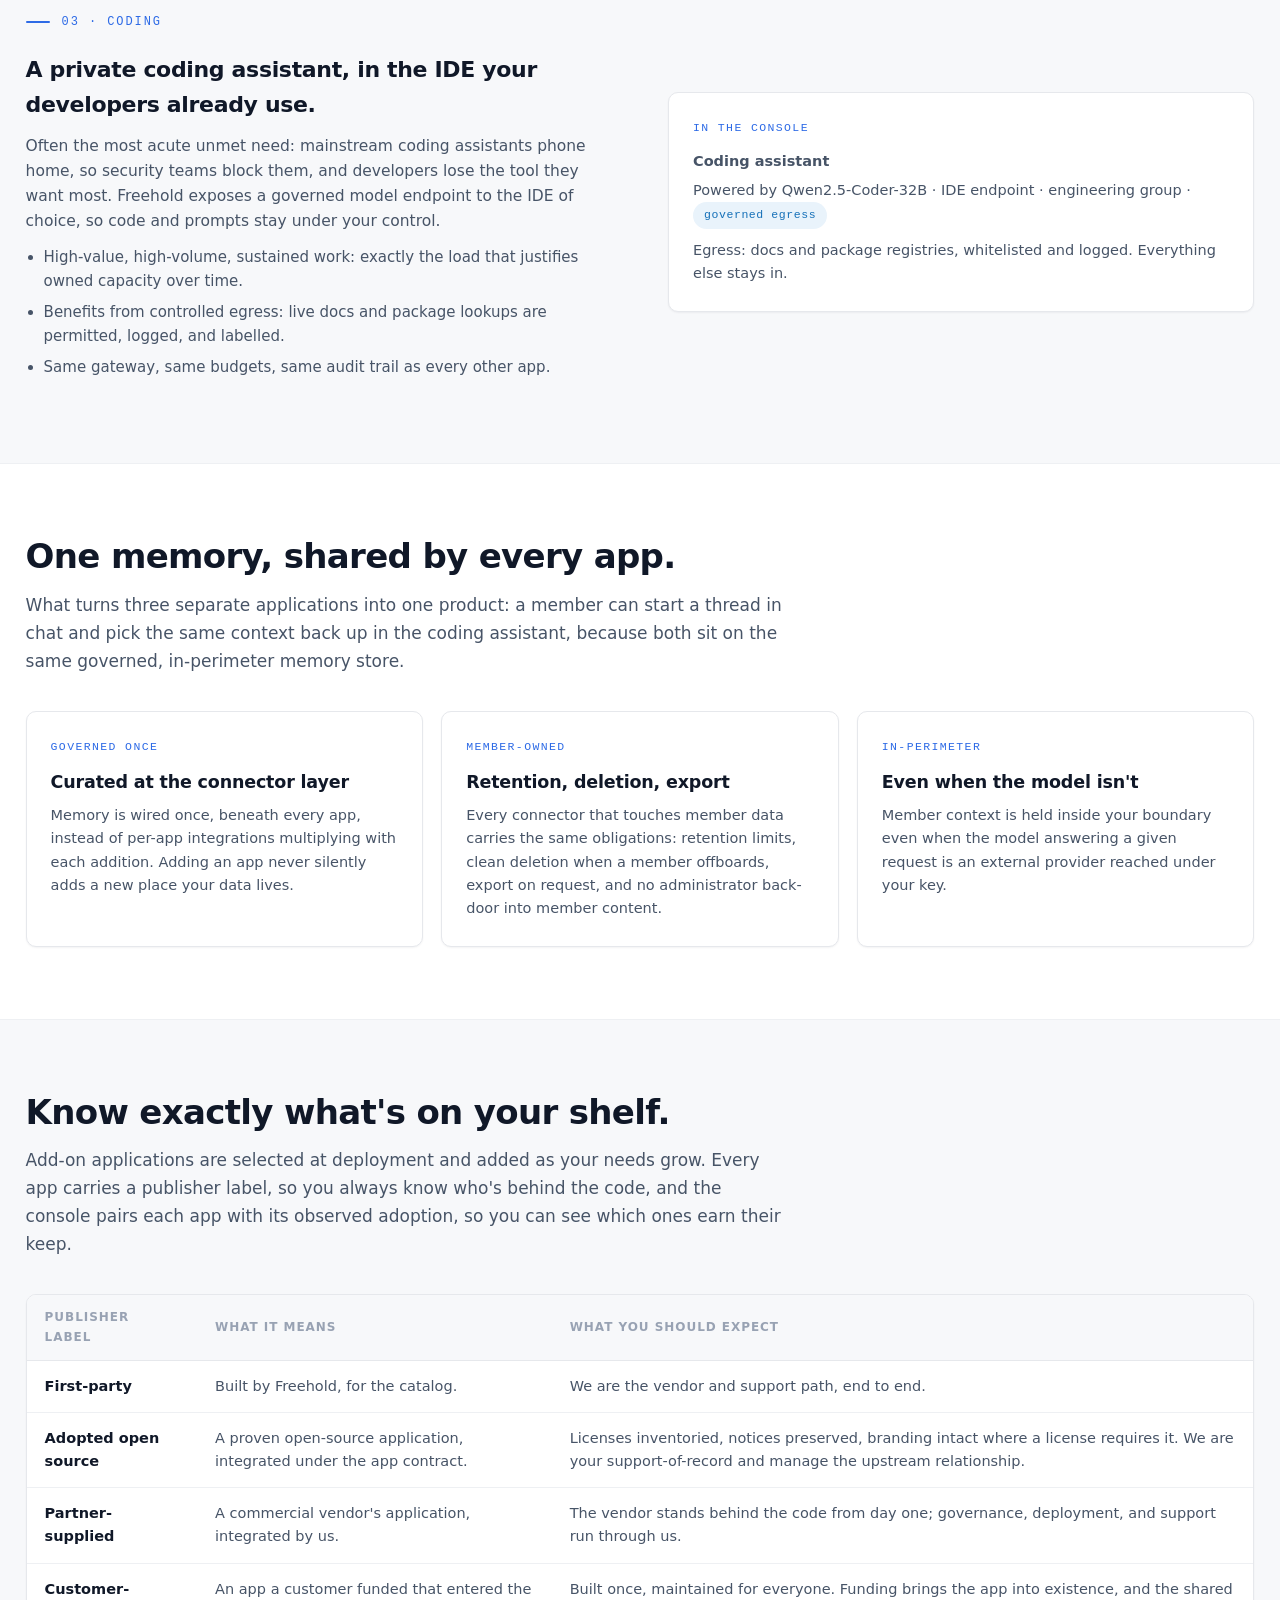
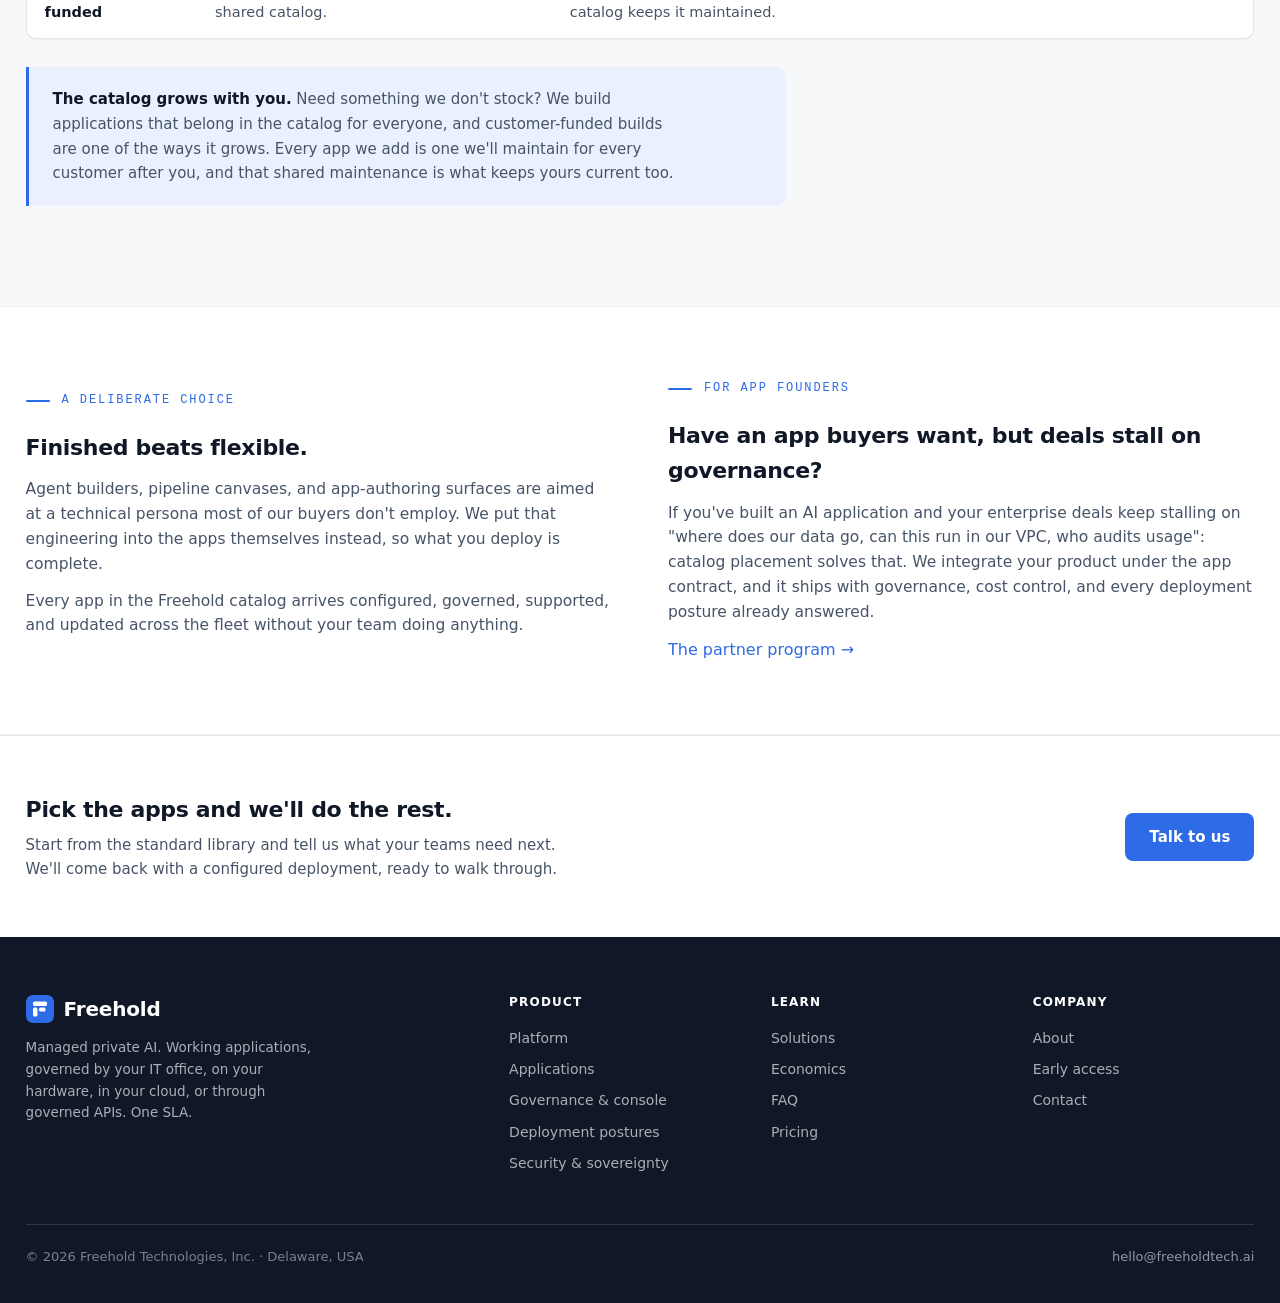
==== commit 1702bb85: "Wider layout, restructured header, larger wordmark, hero ticker, site search Owner-directed pass: co" ====
--- a/applications/index.html
+++ b/applications/index.html
@@ -11,7 +11,7 @@
 <meta property="og:url" content="https://freeholdtech.ai/applications/">
 <link rel="canonical" href="https://freeholdtech.ai/applications/">
 <link rel="icon" href="data:image/svg+xml,%3Csvg xmlns='http://www.w3.org/2000/svg' viewBox='0 0 28 28'%3E%3Crect width='28' height='28' rx='7' fill='%232e6be6'/%3E%3Crect x='7' y='6.5' width='14' height='4.5' rx='1.5' fill='white'/%3E%3Crect x='7' y='12.5' width='4.5' height='9' rx='1.5' fill='white'/%3E%3Crect x='13' y='12.5' width='6.5' height='4' rx='1.5' fill='white'/%3E%3C/svg%3E">
-<link rel="stylesheet" href="../assets/site.css?v=4">
+<link rel="stylesheet" href="../assets/site.css?v=5">
 </head>
 <body>
 
@@ -19,7 +19,6 @@
   <div class="wrap header-inner">
     <a class="wordmark" href="../"><svg class="brand-tile" viewBox="0 0 28 28" aria-hidden="true"><rect width="28" height="28" rx="7" fill="var(--accent)"/><rect x="7" y="6.5" width="14" height="4.5" rx="1.5" fill="#fff"/><rect x="7" y="12.5" width="4.5" height="9" rx="1.5" fill="#fff"/><rect x="13" y="12.5" width="6.5" height="4" rx="1.5" fill="#fff"/></svg>Freehold</a>
     <input type="checkbox" id="nav-toggle" class="nav-toggle" aria-label="Toggle navigation">
-    <label for="nav-toggle" class="nav-toggle-label"><svg width="20" height="20" viewBox="0 0 20 20" aria-hidden="true"><path d="M2 5h16M2 10h16M2 15h16" stroke="#101828" stroke-width="1.8" stroke-linecap="round"/></svg></label>
     <nav class="main-nav" aria-label="Main">
       <ul>
         <li class="has-sub">
@@ -37,9 +36,17 @@
         <li><a href="../faq/">FAQ</a></li>
         <li><a href="../pricing/">Pricing</a></li>
         <li><a href="../company/">Company</a></li>
-        <li><a class="nav-cta" href="mailto:hello@freeholdtech.ai?subject=Freehold%20deployment">Talk to us</a></li>
       </ul>
     </nav>
+    <div class="header-tools">
+      <details class="lang-menu">
+        <summary aria-label="Language: English"><svg width="16" height="16" viewBox="0 0 20 20" aria-hidden="true" fill="none" stroke="currentColor" stroke-width="1.5"><circle cx="10" cy="10" r="7.5"/><ellipse cx="10" cy="10" rx="3.4" ry="7.5"/><path d="M2.8 7.5h14.4M2.8 12.5h14.4"/></svg>EN</summary>
+        <ul class="lang-list"><li><a href="./" aria-current="true">English</a></li></ul>
+      </details>
+      <button class="search-btn" type="button" data-search-open aria-label="Search the site"><svg width="15" height="15" viewBox="0 0 20 20" aria-hidden="true" fill="none" stroke="currentColor" stroke-width="1.8"><circle cx="9" cy="9" r="6"/><path d="M13.5 13.5L18 18" stroke-linecap="round"/></svg><span class="sb-label">Search</span></button>
+      <a class="nav-cta" href="mailto:hello@freeholdtech.ai?subject=Freehold%20deployment">Talk to us</a>
+      <label for="nav-toggle" class="nav-toggle-label"><svg width="20" height="20" viewBox="0 0 20 20" aria-hidden="true"><path d="M2 5h16M2 10h16M2 15h16" stroke="#101828" stroke-width="1.8" stroke-linecap="round"/></svg></label>
+    </div>
   </div>
 </header>
 
@@ -266,5 +273,9 @@
 </footer>
 
 <script src="../assets/site.js?v=3"></script>
+<div class="search-overlay" id="search-overlay" hidden>
+  <div class="search-panel"><div id="search-box"></div></div>
+</div>
+<script src="../assets/search.js?v=1" defer></script>
 </body>
 </html>
--- a/assets/site.css
+++ b/assets/site.css
@@ -32,7 +32,7 @@
 a:hover{text-decoration:underline}
 :focus-visible{outline:2px solid var(--accent);outline-offset:2px}
 .mono{font-family:var(--mono)}
-.wrap{max-width:1080px;margin:0 auto;padding:0 clamp(20px,3.5vw,44px)}
+.wrap{max-width:1440px;margin:0 auto;padding:0 clamp(16px,2vw,32px)}
 
 /* ---------- header ---------- */
 .site-header{
@@ -40,8 +40,8 @@
   backdrop-filter:blur(12px);-webkit-backdrop-filter:blur(12px);
   border-bottom:1px solid var(--border);
 }
-.header-inner{display:flex;align-items:center;justify-content:space-between;height:64px;gap:18px}
-.wordmark{display:flex;align-items:center;gap:10px;color:var(--ink);font-weight:650;font-size:16.5px;letter-spacing:-.01em}
+.header-inner{display:flex;align-items:center;height:64px;gap:18px}
+.wordmark{display:flex;align-items:center;gap:10px;color:var(--ink);font-weight:650;font-size:20px;letter-spacing:-.01em}
 .wordmark:hover{text-decoration:none}
 .brand-tile{width:28px;height:28px;flex:0 0 28px}
 .main-nav{display:flex;align-items:center;gap:4px}
@@ -67,6 +67,27 @@
 .nav-toggle{display:none}
 .nav-toggle-label{display:none;cursor:pointer;padding:8px;border-radius:8px;border:1px solid var(--border);line-height:0}
 .nav-toggle-label svg{display:block}
+.header-tools{margin-left:auto;display:flex;align-items:center;gap:8px}
+.lang-menu{position:relative}
+.lang-menu>summary{list-style:none;cursor:pointer;display:flex;align-items:center;gap:6px;padding:8px 10px;border-radius:8px;color:var(--ink-2);font-size:14px;font-weight:500}
+.lang-menu>summary::-webkit-details-marker{display:none}
+.lang-menu>summary:hover,.lang-menu[open]>summary{background:var(--hover);color:var(--ink)}
+.lang-list{position:absolute;right:0;top:100%;margin-top:6px;background:var(--surface);border:1px solid var(--border);border-radius:12px;box-shadow:var(--sh-float);padding:8px;min-width:150px;list-style:none}
+.lang-list a{display:block;padding:9px 12px;border-radius:8px;font-size:14px;font-weight:500;color:var(--ink-2)}
+.lang-list a:hover{background:var(--hover);color:var(--ink);text-decoration:none}
+.lang-list a[aria-current]{color:var(--accent)}
+.search-btn{display:flex;align-items:center;gap:7px;padding:8px 12px;border:1px solid var(--border);border-radius:8px;background:var(--surface);cursor:pointer;color:var(--ink-2);font-size:14px;font-weight:500;font-family:inherit}
+.search-btn:hover{background:var(--hover);color:var(--ink)}
+.search-overlay{position:fixed;inset:0;z-index:80;background:rgba(16,24,40,.45);padding:12vh 16px 0}
+.search-overlay[hidden]{display:none}
+.search-panel{max-width:640px;margin:0 auto;background:var(--surface);border-radius:14px;box-shadow:var(--sh-float);padding:16px;max-height:70vh;overflow:auto}
+.ticker{margin-top:40px;margin-left:calc(50% - 50vw);margin-right:calc(50% - 50vw);overflow:hidden;mask-image:linear-gradient(90deg,transparent,#000 6%,#000 94%,transparent);-webkit-mask-image:linear-gradient(90deg,transparent,#000 6%,#000 94%,transparent)}
+.ticker-track{display:flex;gap:10px;width:max-content;animation:ticker-scroll 32s linear infinite}
+.ticker-track:hover{animation-play-state:paused}
+.tick-set{display:flex;gap:10px}
+.ticker .chip{flex:0 0 auto;white-space:nowrap}
+@keyframes ticker-scroll{to{transform:translateX(-50%)}}
+@media (prefers-reduced-motion:reduce){.ticker{margin-left:0;margin-right:0}.ticker-track{animation:none;width:auto;flex-wrap:wrap}.tick-set[aria-hidden]{display:none}}
 
 /* ---------- hero ---------- */
 .hero{position:relative;padding:96px 0 64px;overflow:hidden}
@@ -100,7 +121,6 @@
 .btn-primary:hover{background:var(--accent-hover);transform:translateY(-1px)}
 .btn-ghost{color:var(--ink);border:1px solid var(--border);background:var(--surface)}
 .btn-ghost:hover{border-color:var(--muted)}
-.hero-chips{margin-top:40px;display:flex;gap:10px;flex-wrap:wrap}
 .chip{
   font-family:var(--mono);font-size:12.5px;color:var(--ink-2);
   border:1px solid var(--border);border-radius:6px;padding:7px 14px;background:var(--surface);
@@ -447,5 +467,6 @@
   .submenu{
     display:block;position:static;min-width:0;border:none;box-shadow:none;padding:0;background:transparent;
   }
-  .nav-cta{margin:10px 10px 0;text-align:center}
-}
+  .lang-menu{display:none}
+  .search-btn .sb-label{display:none}
+}
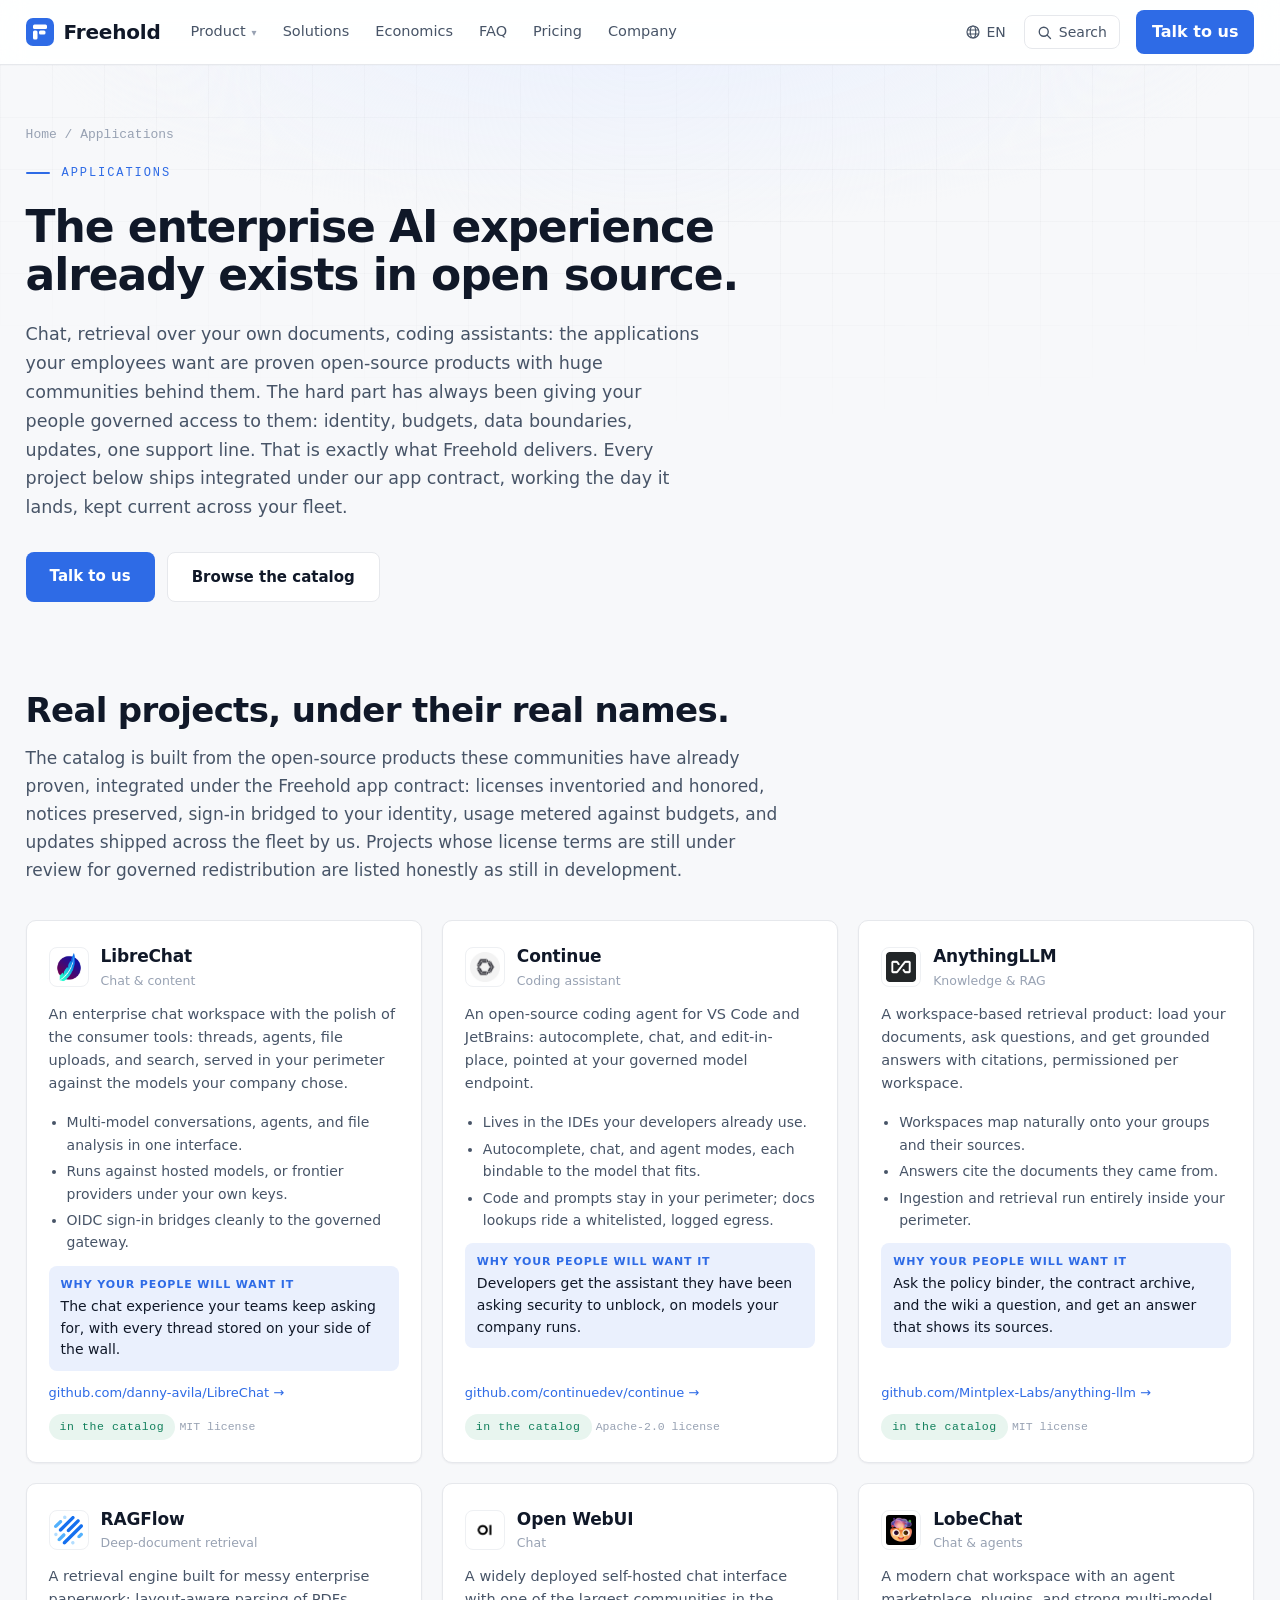
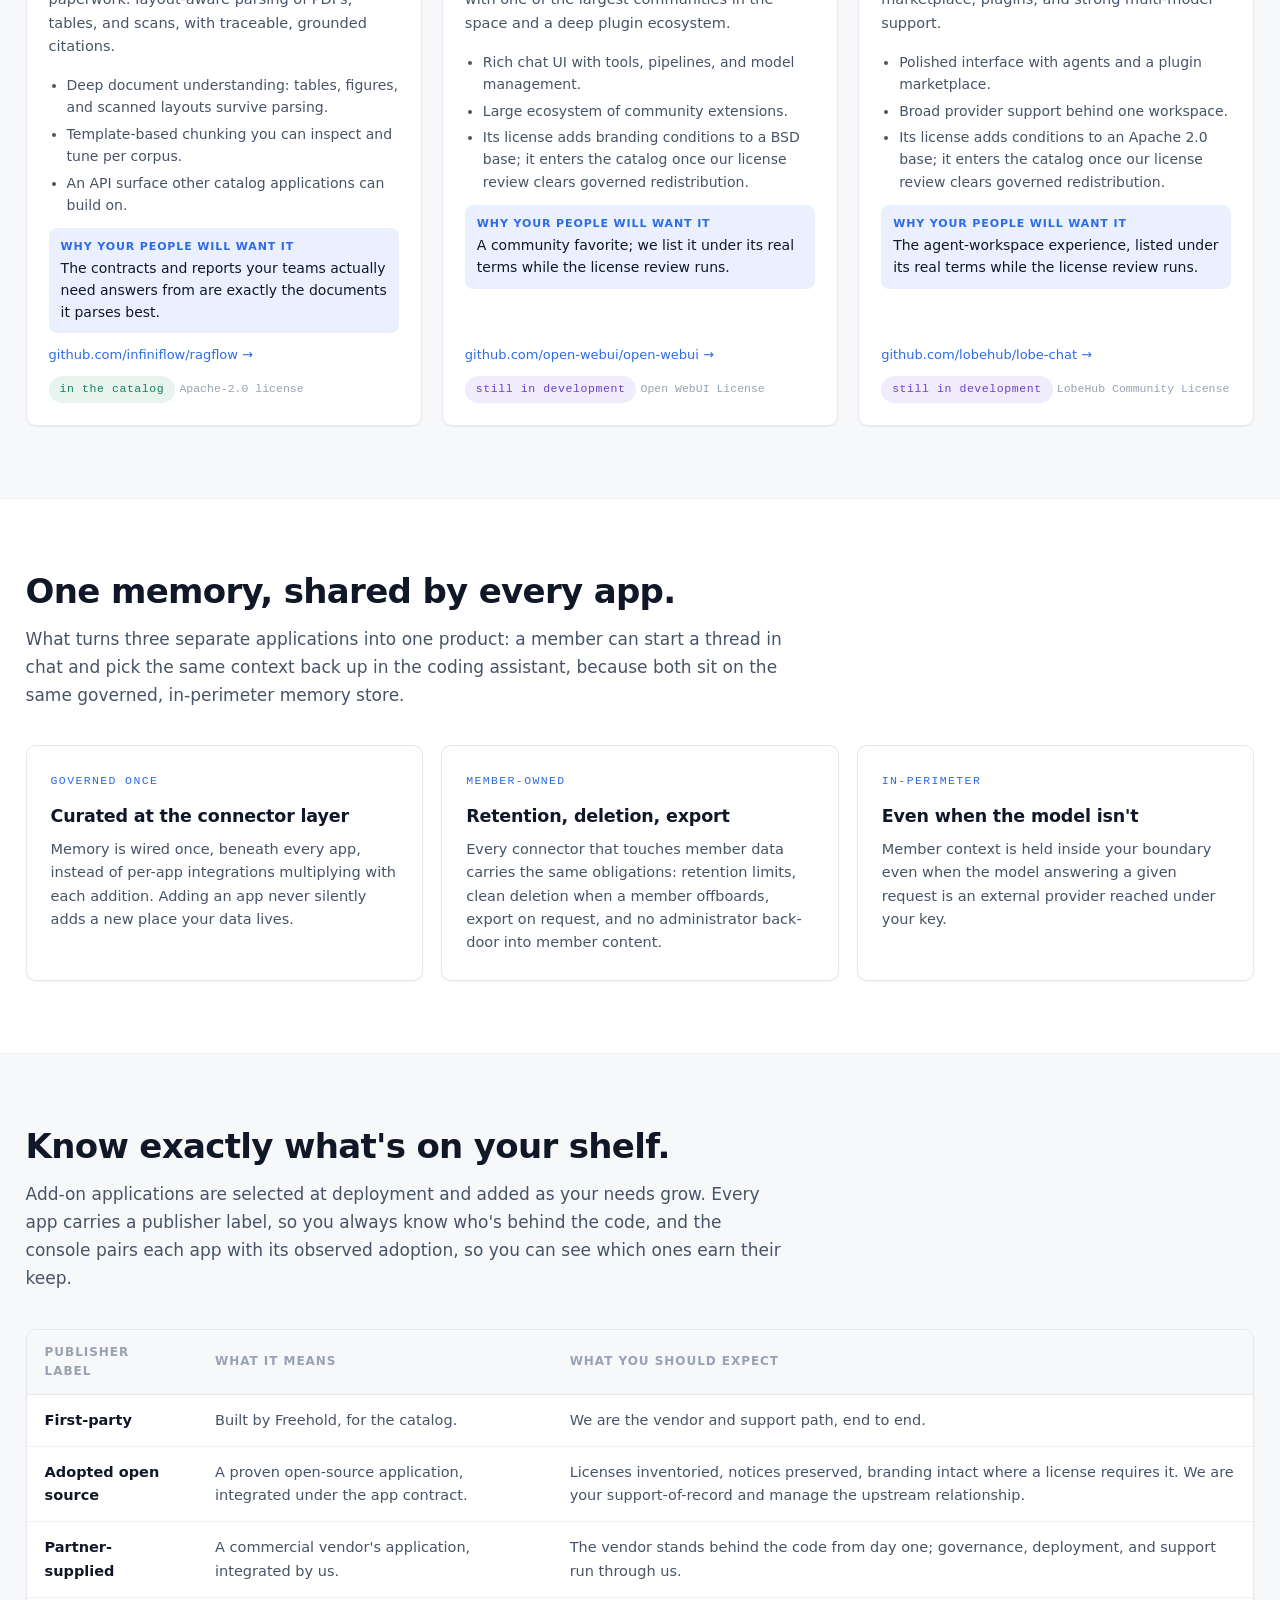
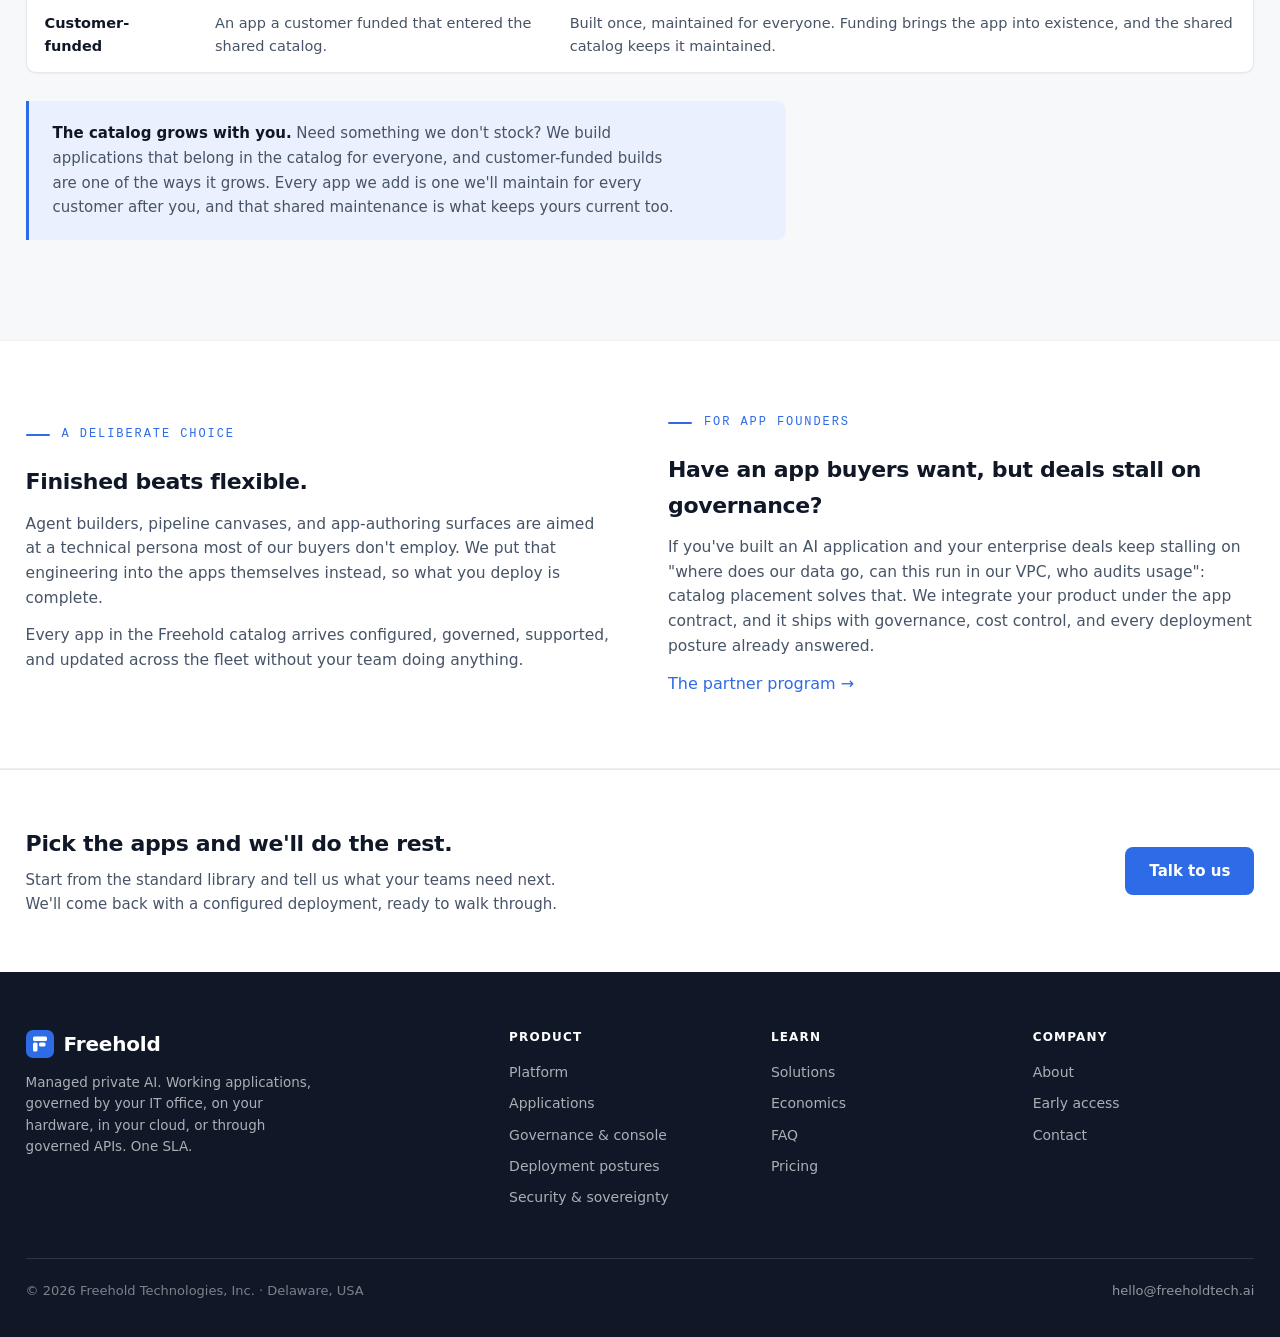
==== commit 8d9b4ed0: "Applications page: the open-source catalog, under real names Owner-directed rewrite: the story leads" ====
--- a/applications/index.html
+++ b/applications/index.html
@@ -3,15 +3,15 @@
 <head>
 <meta charset="UTF-8">
 <meta name="viewport" content="width=device-width, initial-scale=1.0">
-<title>Applications — Every app arrives finished | Freehold</title>
-<meta name="description" content="The Freehold catalog: enterprise chat, retrieval over your own documents, and a private coding assistant, plus add-on applications. Every app arrives finished, governed, and kept current across your fleet.">
-<meta property="og:title" content="Freehold Applications — Every app arrives finished">
-<meta property="og:description" content="Enterprise chat, retrieval over your corpus, and a private coding assistant, delivered finished, governed, and kept current across your fleet.">
+<title>Applications — The open-source catalog, governed | Freehold</title>
+<meta name="description" content="The enterprise AI experience already exists in open source. The Freehold catalog delivers those proven projects governed: LibreChat, Continue, AnythingLLM, RAGFlow and more, integrated, metered, and kept current across your fleet.">
+<meta property="og:title" content="Freehold Applications — The open-source catalog, governed">
+<meta property="og:description" content="Proven open-source AI applications, delivered with enterprise control: identity, budgets, data boundaries, and updates, under one SLA.">
 <meta property="og:type" content="website">
 <meta property="og:url" content="https://freeholdtech.ai/applications/">
 <link rel="canonical" href="https://freeholdtech.ai/applications/">
 <link rel="icon" href="data:image/svg+xml,%3Csvg xmlns='http://www.w3.org/2000/svg' viewBox='0 0 28 28'%3E%3Crect width='28' height='28' rx='7' fill='%232e6be6'/%3E%3Crect x='7' y='6.5' width='14' height='4.5' rx='1.5' fill='white'/%3E%3Crect x='7' y='12.5' width='4.5' height='9' rx='1.5' fill='white'/%3E%3Crect x='13' y='12.5' width='6.5' height='4' rx='1.5' fill='white'/%3E%3C/svg%3E">
-<link rel="stylesheet" href="../assets/site.css?v=5">
+<link rel="stylesheet" href="../assets/site.css?v=6">
 </head>
 <body>
 
@@ -55,81 +55,122 @@
   <div class="wrap">
     <div class="crumbs"><a href="../">Home</a> / Applications</div>
     <div class="eyebrow">Applications</div>
-    <h1>Every application arrives finished.</h1>
-    <p class="hero-sub">The product is the finished thing an employee opens on Monday morning: a catalog of named applications, delivered governed, kept current across your fleet, and working the day they land. Your teams use them without anyone on your staff assembling them.</p>
+    <h1>The enterprise AI experience already exists in open source.</h1>
+    <p class="hero-sub">Chat, retrieval over your own documents, coding assistants: the applications your employees want are proven open-source products with huge communities behind them. The hard part has always been giving your people governed access to them: identity, budgets, data boundaries, updates, one support line. That is exactly what Freehold delivers. Every project below ships integrated under our app contract, working the day it lands, kept current across your fleet.</p>
     <div class="hero-ctas">
       <a class="btn btn-primary" href="mailto:hello@freeholdtech.ai?subject=Freehold%20catalog">Talk to us</a>
-      <a class="btn btn-ghost" href="#library">The standard library</a>
+      <a class="btn btn-ghost" href="#catalog">Browse the catalog</a>
     </div>
   </div>
 </div>
 
-<section id="library">
+<section id="catalog">
   <div class="wrap">
     <div class="sec-head">
-      <h2>The standard library, included in every deployment.</h2>
-      <p>Three applications cover what most employees need from day one. They ship as proven, named applications integrated under our app contract, with licenses honored, and they behave as one product because a single governed memory layer sits underneath all of them.</p>
-    </div>
-
-    <div class="split">
-      <div class="txt">
-        <div class="eyebrow">01 · Chat &amp; content</div>
-        <h3>Enterprise chat and content creation.</h3>
-        <p>The surface most employees touch every day: the chat experience your team already wants from consumer AI tools, on models your company chose, under rules your company set.</p>
-        <ul>
-          <li>Runs against local models, or frontier providers under your own keys with allowances.</li>
-          <li>Group-level model assignment: each team gets the model that fits its work.</li>
-          <li>Prompts and threads stay in your perimeter unless a labelled, governed crossing says otherwise.</li>
-        </ul>
-      </div>
-      <div>
-        <div class="card">
-          <div class="k">In the console</div>
-          <p><strong>Company chat</strong></p>
-          <p style="margin-top:6px">Powered by Llama 3.3 70B, hosted in your perimeter · all groups · <span class="pill pill-ok">in perimeter</span></p>
-          <p style="margin-top:10px">Optional: frontier escalation under your key, per-person allowance, automatic fallback to the hosted model when spent.</p>
-        </div>
-      </div>
-    </div>
-
-    <div class="split">
-      <div class="txt">
-        <div class="eyebrow">02 · Retrieval</div>
-        <h3>Retrieval over your own corpus.</h3>
-        <p>What makes it <em>your</em> AI: answers grounded in your own documents, policies, contracts, and wikis. We deliberately scope this to "ingest your sources and retrieval works": a finished capability, sized so it runs without an engineering team behind it.</p>
-        <ul>
-          <li>Corpus bindings are configured at deployment and evolve as your sources do.</li>
-          <li>Your documents never leave your perimeter; retrieval runs inside it.</li>
-          <li>Access follows your groups: people only retrieve from sources they're allowed to see.</li>
-        </ul>
-      </div>
-      <div>
-        <div class="card">
-          <div class="k">In the console</div>
-          <p><strong>Knowledge assistant</strong></p>
-          <p style="margin-top:6px">Corpus: policies, contracts, wiki · finance + legal groups · <span class="pill pill-ok">in perimeter</span></p>
-          <p style="margin-top:10px">Sources are bound per app; the sovereignty score shows exactly what each app can reach.</p>
-        </div>
-      </div>
-    </div>
-
-    <div class="split">
-      <div class="txt">
-        <div class="eyebrow">03 · Coding</div>
-        <h3>A private coding assistant, in the IDE your developers already use.</h3>
-        <p>Often the most acute unmet need: mainstream coding assistants phone home, so security teams block them, and developers lose the tool they want most. Freehold exposes a governed model endpoint to the IDE of choice, so code and prompts stay under your control.</p>
-        <ul>
-          <li>High-value, high-volume, sustained work: exactly the load that justifies owned capacity over time.</li>
-          <li>Benefits from controlled egress: live docs and package lookups are permitted, logged, and labelled.</li>
-          <li>Same gateway, same budgets, same audit trail as every other app.</li>
-        </ul>
-      </div>
-      <div>
-        <div class="card">
-          <div class="k">In the console</div>
-          <p><strong>Coding assistant</strong></p>
-          <p style="margin-top:6px">Powered by Qwen2.5-Coder-32B · IDE endpoint · engineering group · <span class="pill pill-info">governed egress</span></p>
-          <p style="margin-top:10px">Egress: docs and package registries, whitelisted and logged. Everything else stays in.</p>
+      <h2>Real projects, under their real names.</h2>
+      <p>The catalog is built from the open-source products these communities have already proven, integrated under the Freehold app contract: licenses inventoried and honored, notices preserved, sign-in bridged to your identity, usage metered against budgets, and updates shipped across the fleet by us. Projects whose license terms are still under review for governed redistribution are listed honestly as still in development.</p>
+    </div>
+    <div class="app-grid">
+      <div class="app-card">
+        <div class="app-head">
+          <img class="app-logo" src="../assets/apps/librechat.png" alt="" width="40" height="40">
+          <div><h3>LibreChat</h3><div class="app-cat">Chat &amp; content</div></div>
+        </div>
+        <p>An enterprise chat workspace with the polish of the consumer tools: threads, agents, file uploads, and search, served in your perimeter against the models your company chose.</p>
+        <ul>
+          <li>Multi-model conversations, agents, and file analysis in one interface.</li>
+          <li>Runs against hosted models, or frontier providers under your own keys.</li>
+          <li>OIDC sign-in bridges cleanly to the governed gateway.</li>
+        </ul>
+        <div class="app-why"><div class="k">Why your people will want it</div>The chat experience your teams keep asking for, with every thread stored on your side of the wall.</div>
+        <div class="app-meta">
+          <a href="https://github.com/danny-avila/LibreChat">github.com/danny-avila/LibreChat &rarr;</a>
+          <span><span class="pill pill-ok">in the catalog</span> <span class="app-lic">MIT license</span></span>
+        </div>
+      </div>
+      <div class="app-card">
+        <div class="app-head">
+          <img class="app-logo" src="../assets/apps/continue.png" alt="" width="40" height="40">
+          <div><h3>Continue</h3><div class="app-cat">Coding assistant</div></div>
+        </div>
+        <p>An open-source coding agent for VS Code and JetBrains: autocomplete, chat, and edit-in-place, pointed at your governed model endpoint.</p>
+        <ul>
+          <li>Lives in the IDEs your developers already use.</li>
+          <li>Autocomplete, chat, and agent modes, each bindable to the model that fits.</li>
+          <li>Code and prompts stay in your perimeter; docs lookups ride a whitelisted, logged egress.</li>
+        </ul>
+        <div class="app-why"><div class="k">Why your people will want it</div>Developers get the assistant they have been asking security to unblock, on models your company runs.</div>
+        <div class="app-meta">
+          <a href="https://github.com/continuedev/continue">github.com/continuedev/continue &rarr;</a>
+          <span><span class="pill pill-ok">in the catalog</span> <span class="app-lic">Apache-2.0 license</span></span>
+        </div>
+      </div>
+      <div class="app-card">
+        <div class="app-head">
+          <img class="app-logo" src="../assets/apps/anythingllm.png" alt="" width="40" height="40">
+          <div><h3>AnythingLLM</h3><div class="app-cat">Knowledge &amp; RAG</div></div>
+        </div>
+        <p>A workspace-based retrieval product: load your documents, ask questions, and get grounded answers with citations, permissioned per workspace.</p>
+        <ul>
+          <li>Workspaces map naturally onto your groups and their sources.</li>
+          <li>Answers cite the documents they came from.</li>
+          <li>Ingestion and retrieval run entirely inside your perimeter.</li>
+        </ul>
+        <div class="app-why"><div class="k">Why your people will want it</div>Ask the policy binder, the contract archive, and the wiki a question, and get an answer that shows its sources.</div>
+        <div class="app-meta">
+          <a href="https://github.com/Mintplex-Labs/anything-llm">github.com/Mintplex-Labs/anything-llm &rarr;</a>
+          <span><span class="pill pill-ok">in the catalog</span> <span class="app-lic">MIT license</span></span>
+        </div>
+      </div>
+      <div class="app-card">
+        <div class="app-head">
+          <img class="app-logo" src="../assets/apps/ragflow.svg" alt="" width="40" height="40">
+          <div><h3>RAGFlow</h3><div class="app-cat">Deep-document retrieval</div></div>
+        </div>
+        <p>A retrieval engine built for messy enterprise paperwork: layout-aware parsing of PDFs, tables, and scans, with traceable, grounded citations.</p>
+        <ul>
+          <li>Deep document understanding: tables, figures, and scanned layouts survive parsing.</li>
+          <li>Template-based chunking you can inspect and tune per corpus.</li>
+          <li>An API surface other catalog applications can build on.</li>
+        </ul>
+        <div class="app-why"><div class="k">Why your people will want it</div>The contracts and reports your teams actually need answers from are exactly the documents it parses best.</div>
+        <div class="app-meta">
+          <a href="https://github.com/infiniflow/ragflow">github.com/infiniflow/ragflow &rarr;</a>
+          <span><span class="pill pill-ok">in the catalog</span> <span class="app-lic">Apache-2.0 license</span></span>
+        </div>
+      </div>
+      <div class="app-card">
+        <div class="app-head">
+          <img class="app-logo" src="../assets/apps/openwebui.png" alt="" width="40" height="40">
+          <div><h3>Open WebUI</h3><div class="app-cat">Chat</div></div>
+        </div>
+        <p>A widely deployed self-hosted chat interface with one of the largest communities in the space and a deep plugin ecosystem.</p>
+        <ul>
+          <li>Rich chat UI with tools, pipelines, and model management.</li>
+          <li>Large ecosystem of community extensions.</li>
+          <li>Its license adds branding conditions to a BSD base; it enters the catalog once our license review clears governed redistribution.</li>
+        </ul>
+        <div class="app-why"><div class="k">Why your people will want it</div>A community favorite; we list it under its real terms while the license review runs.</div>
+        <div class="app-meta">
+          <a href="https://github.com/open-webui/open-webui">github.com/open-webui/open-webui &rarr;</a>
+          <span><span class="pill pill-pend">still in development</span> <span class="app-lic">Open WebUI License</span></span>
+        </div>
+      </div>
+      <div class="app-card">
+        <div class="app-head">
+          <img class="app-logo" src="../assets/apps/lobechat.png" alt="" width="40" height="40">
+          <div><h3>LobeChat</h3><div class="app-cat">Chat &amp; agents</div></div>
+        </div>
+        <p>A modern chat workspace with an agent marketplace, plugins, and strong multi-model support.</p>
+        <ul>
+          <li>Polished interface with agents and a plugin marketplace.</li>
+          <li>Broad provider support behind one workspace.</li>
+          <li>Its license adds conditions to an Apache 2.0 base; it enters the catalog once our license review clears governed redistribution.</li>
+        </ul>
+        <div class="app-why"><div class="k">Why your people will want it</div>The agent-workspace experience, listed under its real terms while the license review runs.</div>
+        <div class="app-meta">
+          <a href="https://github.com/lobehub/lobe-chat">github.com/lobehub/lobe-chat &rarr;</a>
+          <span><span class="pill pill-pend">still in development</span> <span class="app-lic">LobeHub Community License</span></span>
         </div>
       </div>
     </div>
--- a/assets/site.css
+++ b/assets/site.css
@@ -178,6 +178,19 @@
 .pill-pend{color:var(--pend);background:var(--pend-soft)}
 .pill-accent{color:var(--accent);background:var(--accent-soft)}
 .pill-muted{color:var(--ink-2);background:var(--hover)}
+.app-grid{display:grid;grid-template-columns:repeat(3,1fr);gap:20px}
+.app-card{background:var(--surface);border:1px solid var(--border);border-radius:var(--r-card);padding:22px;box-shadow:var(--sh-card);display:flex;flex-direction:column;gap:12px}
+.app-head{display:flex;align-items:center;gap:12px}
+.app-logo{width:40px;height:40px;border-radius:8px;object-fit:contain;background:#fff;border:1px solid var(--divider);padding:4px;flex:0 0 40px}
+.app-head h3{font-size:17px;margin:0}
+.app-cat{font-size:12.5px;color:var(--muted)}
+.app-card>p{color:var(--ink-2);font-size:14.5px;line-height:1.6}
+.app-card ul{padding-left:18px;color:var(--ink-2);font-size:14px;line-height:1.6}
+.app-card ul li{margin-top:4px}
+.app-why{background:var(--accent-soft);border-radius:8px;padding:10px 12px;font-size:14px;line-height:1.55}
+.app-why .k{font-size:11px;letter-spacing:.08em;text-transform:uppercase;color:var(--accent);font-weight:600;margin-bottom:3px}
+.app-meta{margin-top:auto;display:flex;align-items:center;justify-content:space-between;gap:10px;flex-wrap:wrap;font-size:13px}
+.app-lic{font-family:var(--mono);font-size:11.5px;color:var(--muted)}
 
 /* stat band */
 .stat-band{
@@ -430,6 +443,7 @@
 /* ---------- responsive ---------- */
 @media (max-width:960px){
   .cards,.cards.four{grid-template-columns:repeat(2,1fr)}
+  .app-grid{grid-template-columns:repeat(2,1fr)}
   .stat-band{grid-template-columns:repeat(2,1fr)}
   .steps{grid-template-columns:1fr}
   .split{grid-template-columns:1fr;gap:28px}
@@ -443,16 +457,7 @@
   .compare{grid-template-columns:1fr;gap:28px}
   .rail-row{grid-template-columns:1fr;gap:8px}
 }
-@media (max-width:720px){
-  .cards,.cards.two,.cards.four{grid-template-columns:1fr}
-  .stat-band{grid-template-columns:1fr 1fr}
-  .hero{padding:64px 0 44px}
-  .page-hero{padding:44px 0 30px}
-  section{padding:52px 0}
-  .hero+section,.page-hero+section{padding-top:40px}
-  .split{margin-bottom:48px}
-  .layer{flex-direction:column;align-items:flex-start;gap:8px}
-  .shot-side{display:none}
+@media (max-width:1080px){
   /* mobile nav */
   .nav-toggle-label{display:block}
   .main-nav{
@@ -470,3 +475,15 @@
   .lang-menu{display:none}
   .search-btn .sb-label{display:none}
 }
+@media (max-width:720px){
+  .cards,.cards.two,.cards.four{grid-template-columns:1fr}
+  .app-grid{grid-template-columns:1fr}
+  .stat-band{grid-template-columns:1fr 1fr}
+  .hero{padding:64px 0 44px}
+  .page-hero{padding:44px 0 30px}
+  section{padding:52px 0}
+  .hero+section,.page-hero+section{padding-top:40px}
+  .split{margin-bottom:48px}
+  .layer{flex-direction:column;align-items:flex-start;gap:8px}
+  .shot-side{display:none}
+}
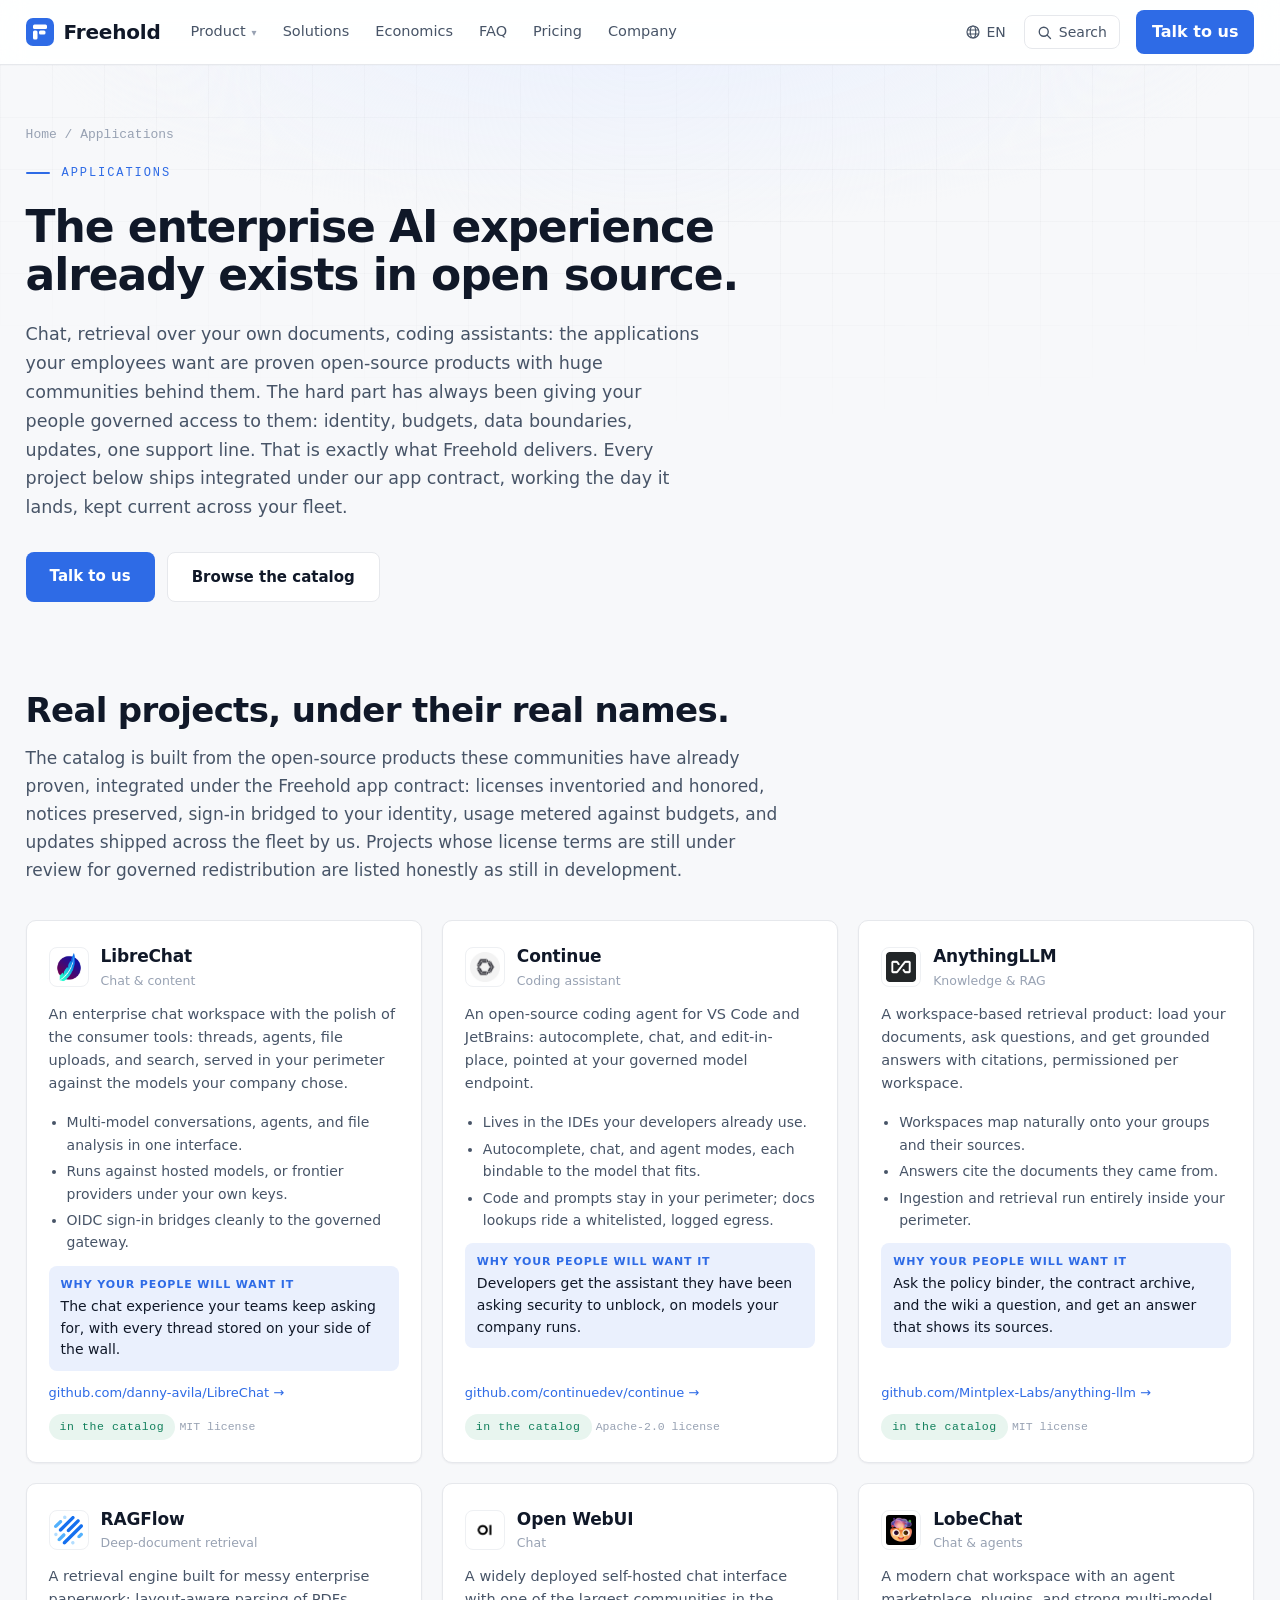
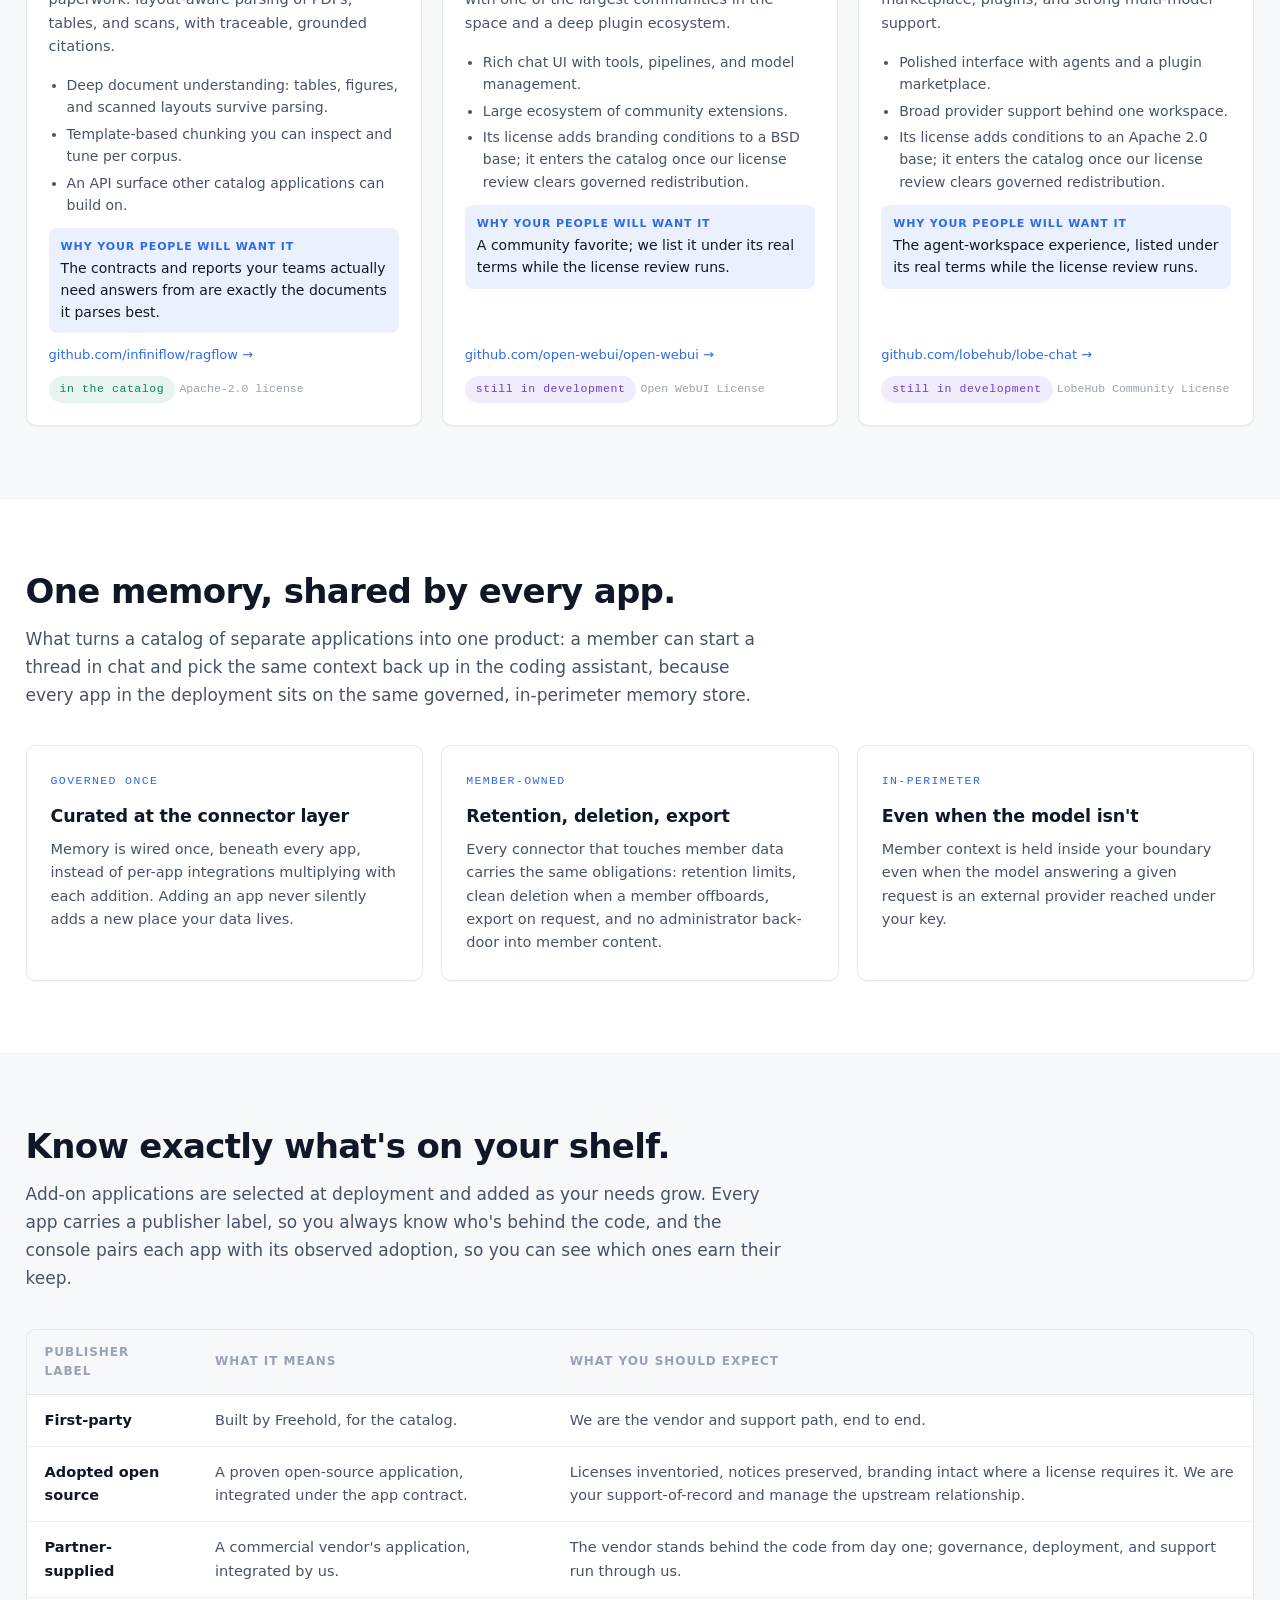
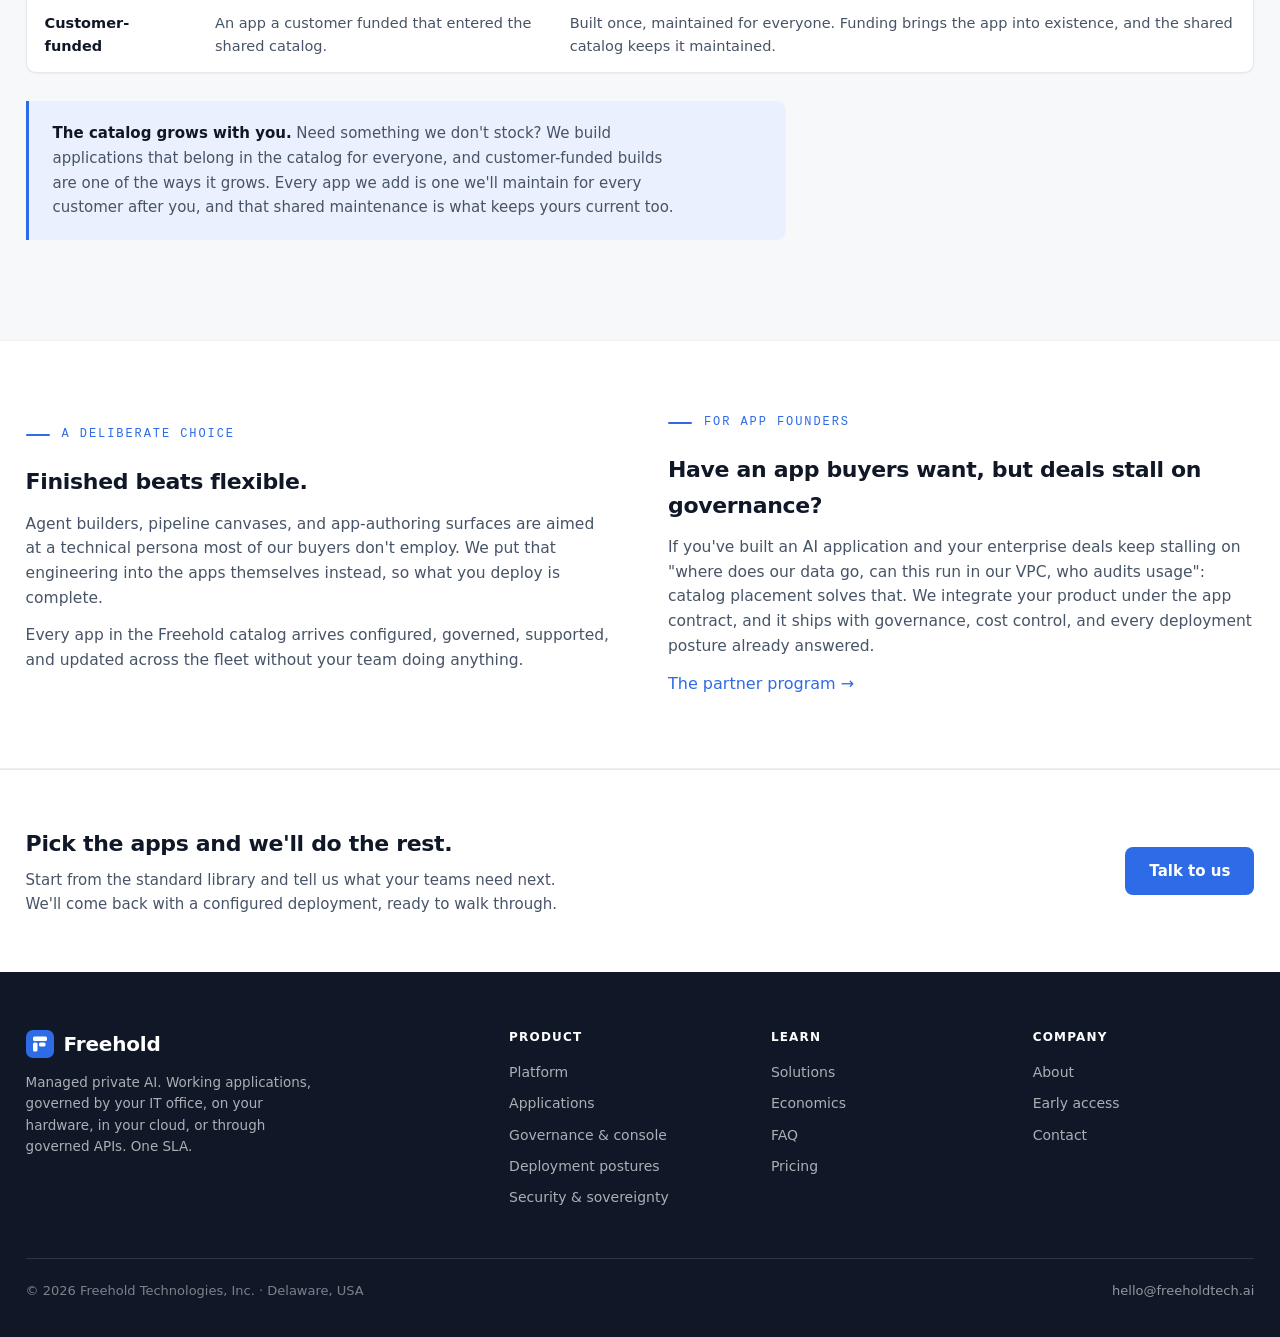
==== commit c8d90f73: "Home shot fixed to the ratified model; change record lands on Governance The landing-page console sh" ====
--- a/applications/index.html
+++ b/applications/index.html
@@ -11,7 +11,7 @@
 <meta property="og:url" content="https://freeholdtech.ai/applications/">
 <link rel="canonical" href="https://freeholdtech.ai/applications/">
 <link rel="icon" href="data:image/svg+xml,%3Csvg xmlns='http://www.w3.org/2000/svg' viewBox='0 0 28 28'%3E%3Crect width='28' height='28' rx='7' fill='%232e6be6'/%3E%3Crect x='7' y='6.5' width='14' height='4.5' rx='1.5' fill='white'/%3E%3Crect x='7' y='12.5' width='4.5' height='9' rx='1.5' fill='white'/%3E%3Crect x='13' y='12.5' width='6.5' height='4' rx='1.5' fill='white'/%3E%3C/svg%3E">
-<link rel="stylesheet" href="../assets/site.css?v=6">
+<link rel="stylesheet" href="../assets/site.css?v=7">
 </head>
 <body>
 
@@ -181,7 +181,7 @@
   <div class="wrap">
     <div class="sec-head">
       <h2>One memory, shared by every app.</h2>
-      <p>What turns three separate applications into one product: a member can start a thread in chat and pick the same context back up in the coding assistant, because both sit on the same governed, in-perimeter memory store.</p>
+      <p>What turns a catalog of separate applications into one product: a member can start a thread in chat and pick the same context back up in the coding assistant, because every app in the deployment sits on the same governed, in-perimeter memory store.</p>
     </div>
     <div class="cards">
       <div class="card">
--- a/assets/site.css
+++ b/assets/site.css
@@ -191,6 +191,21 @@
 .app-why .k{font-size:11px;letter-spacing:.08em;text-transform:uppercase;color:var(--accent);font-weight:600;margin-bottom:3px}
 .app-meta{margin-top:auto;display:flex;align-items:center;justify-content:space-between;gap:10px;flex-wrap:wrap;font-size:13px}
 .app-lic{font-family:var(--mono);font-size:11.5px;color:var(--muted)}
+.change-rec{background:var(--surface);border:1px solid var(--border);border-radius:var(--r-card);box-shadow:var(--sh-card);overflow:hidden}
+.cr-head{display:flex;justify-content:space-between;align-items:center;gap:10px;padding:14px 18px;border-bottom:1px solid var(--divider)}
+.cr-title{font-size:14px;font-weight:650}
+.cr-steps{display:grid;grid-template-columns:1fr 1fr 1fr;padding:12px 18px;border-bottom:1px solid var(--divider)}
+.cr-steps>div{text-align:center}
+.cr-steps>div+div{border-left:1px solid var(--divider)}
+.cr-k{font-size:10.5px;letter-spacing:.07em;text-transform:uppercase;color:var(--muted)}
+.cr-k.cr-on{color:var(--accent)}
+.cr-v{font-size:12.5px;margin-top:2px}
+.cr-diff{background:#0f1728;padding:14px 18px;font-family:var(--mono);font-size:12px;line-height:1.8}
+.cr-ctx{color:#8899b4}
+.cr-del{color:#f0997b;background:rgba(216,90,48,.12)}
+.cr-add{color:#5dcaa5;background:rgba(29,158,117,.12)}
+.cr-foot{display:flex;justify-content:space-between;gap:8px;flex-wrap:wrap;padding:10px 18px;font-size:12px;color:var(--ink-2)}
+.cr-foot span:last-child{color:var(--muted)}
 
 /* stat band */
 .stat-band{
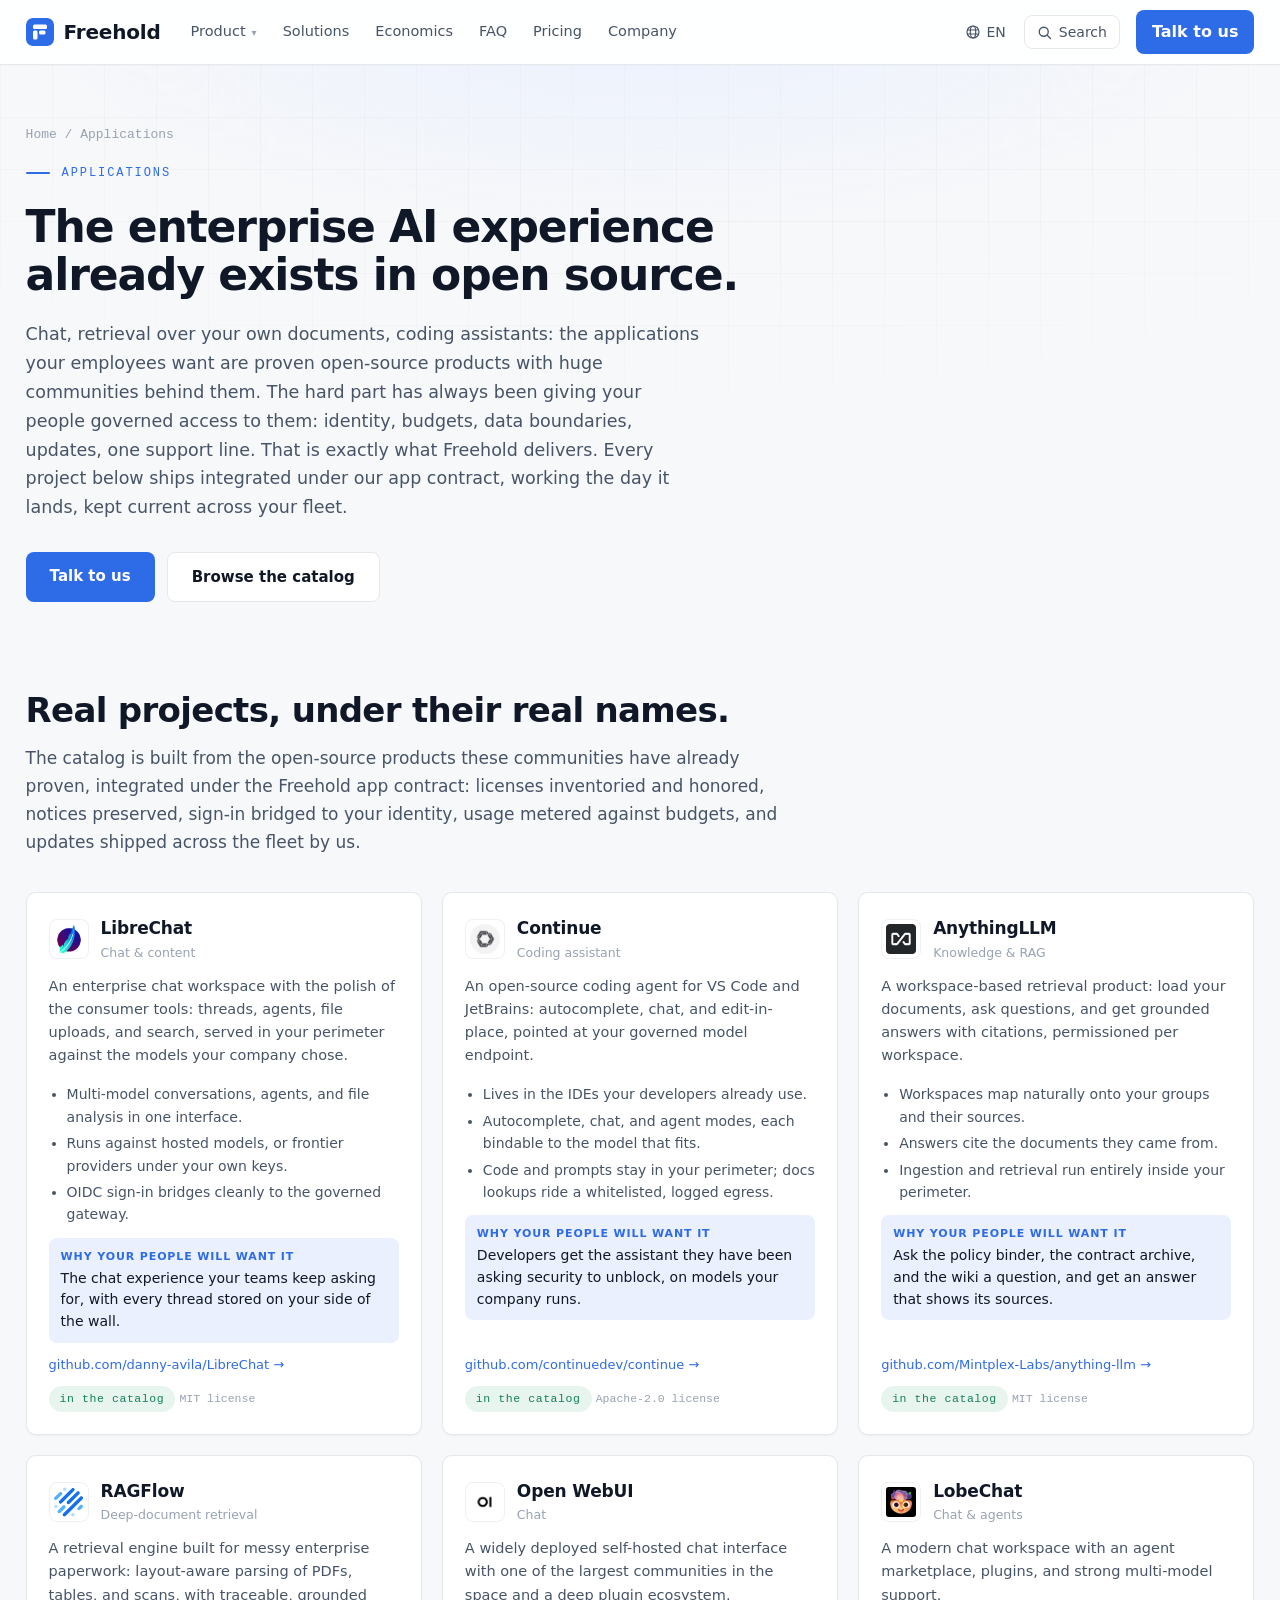
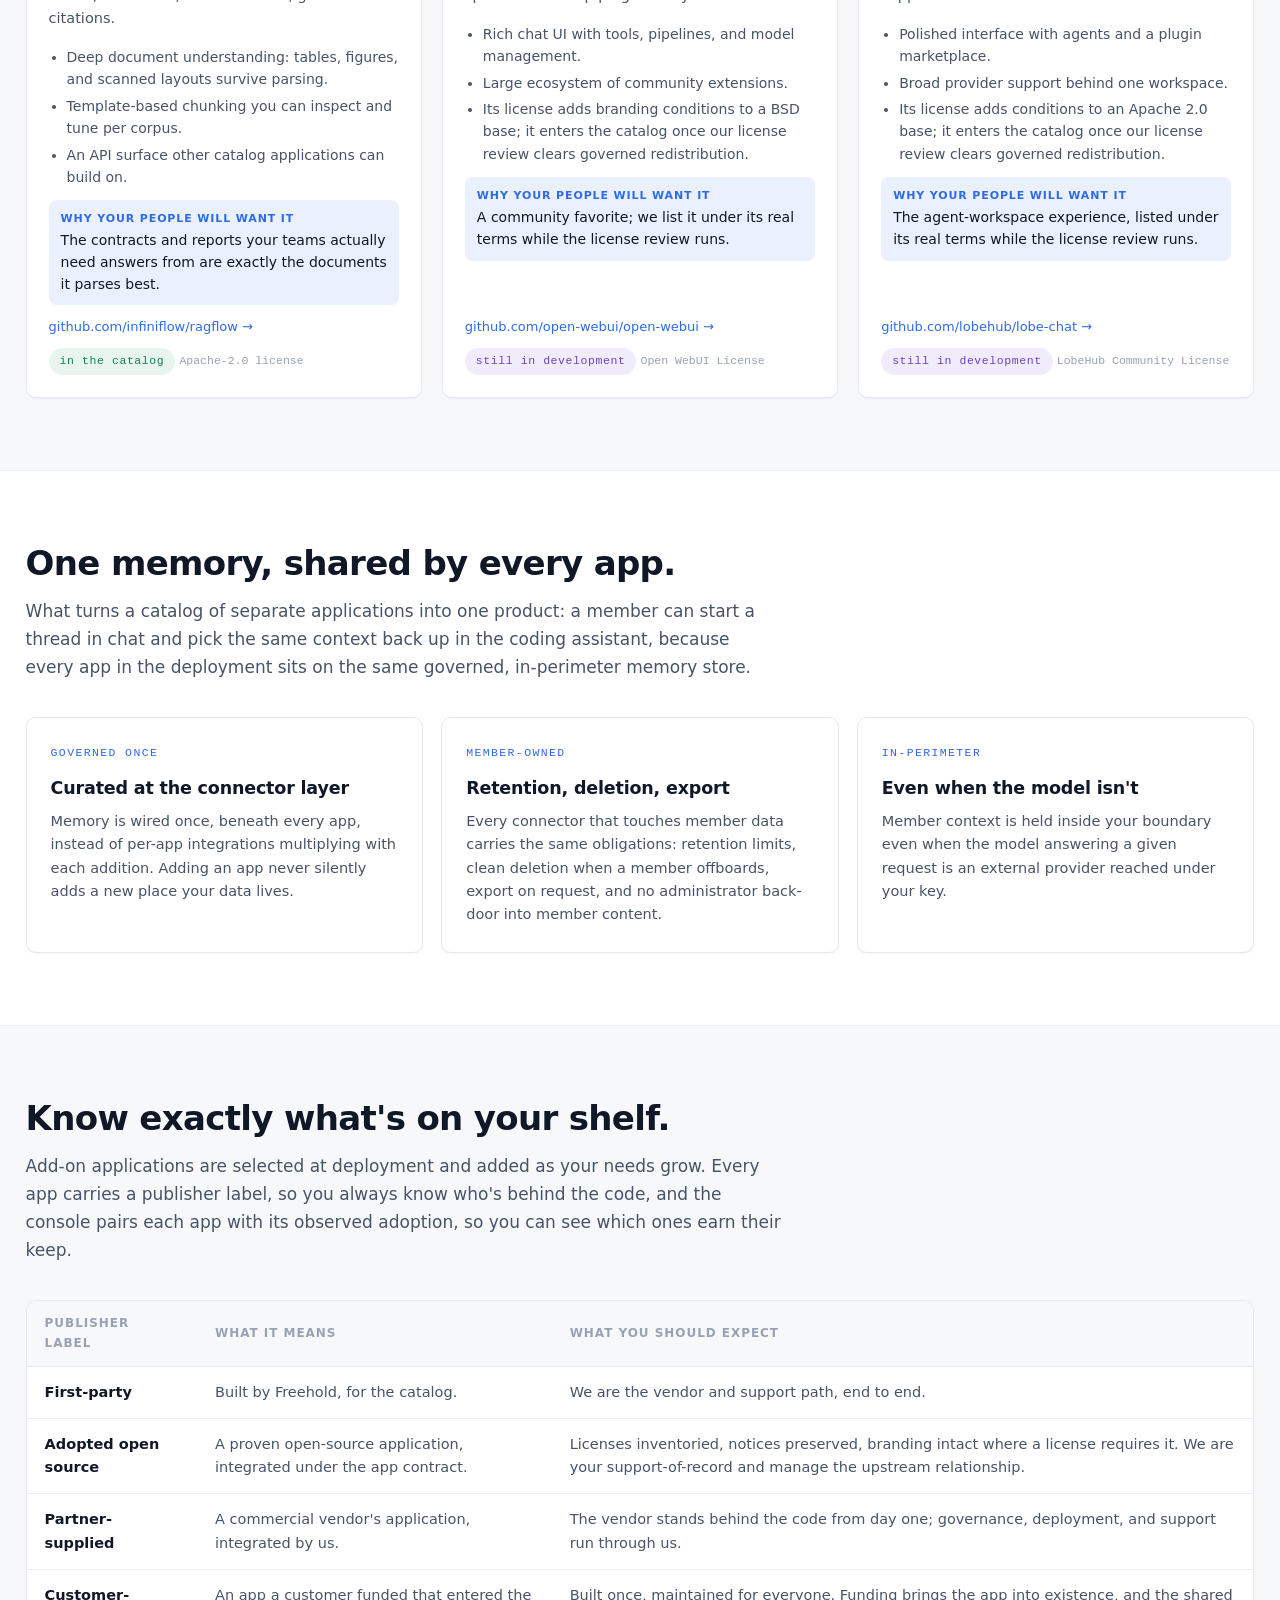
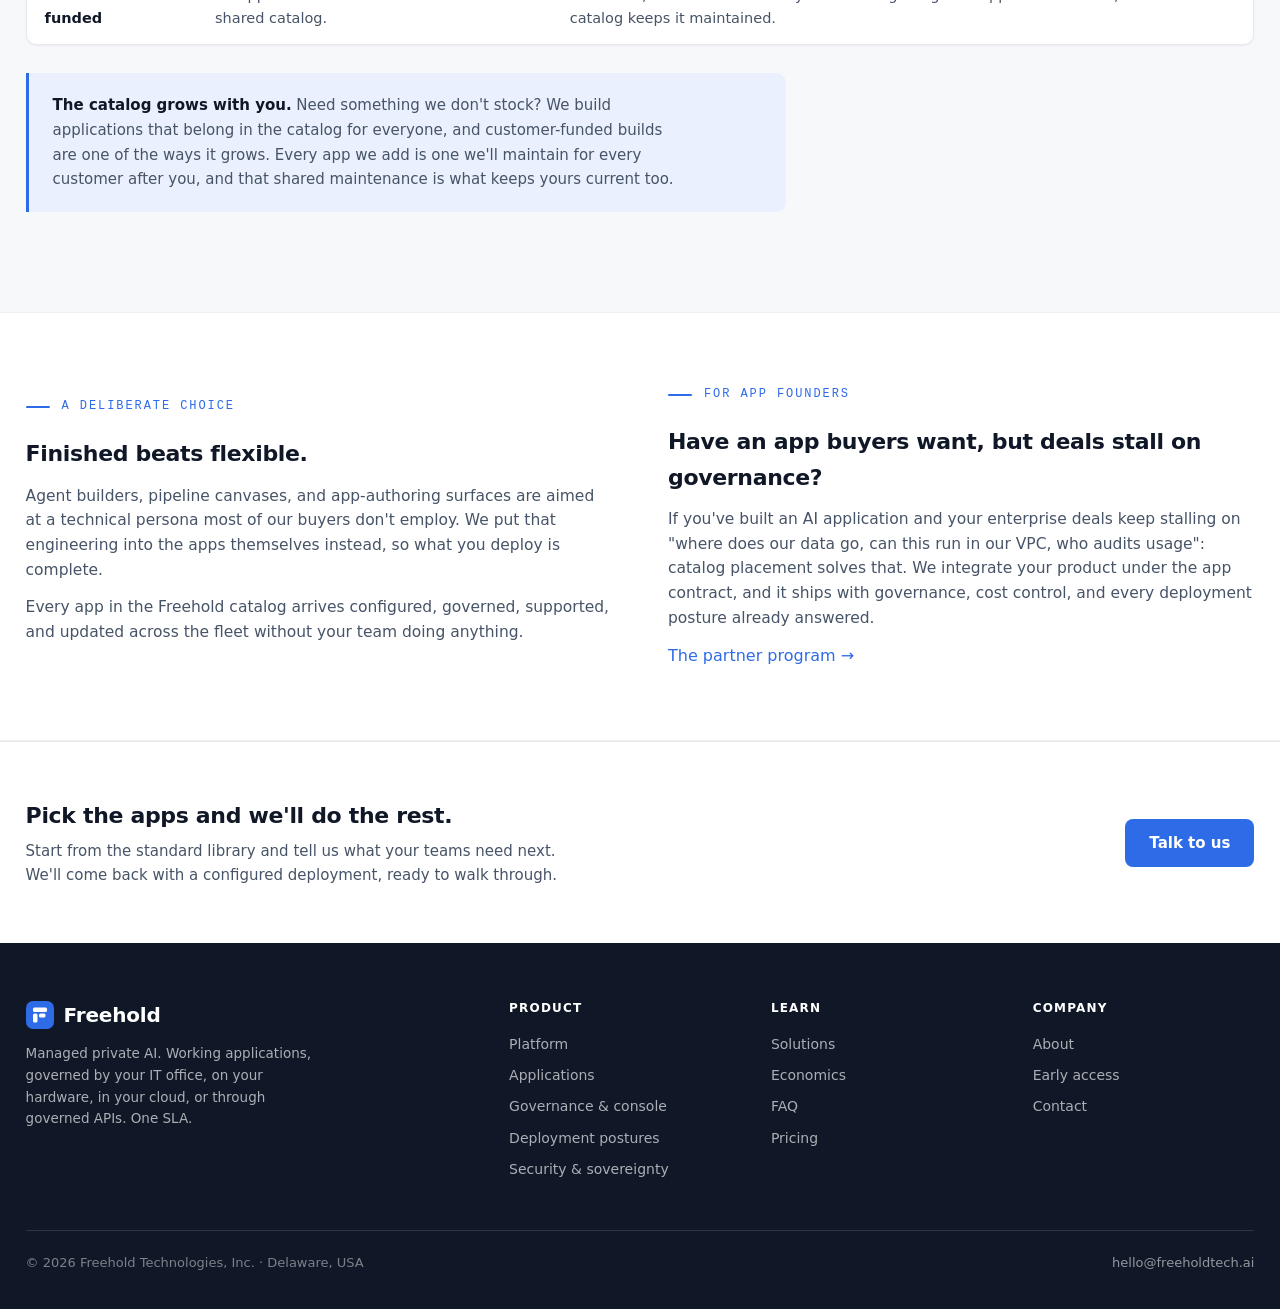
==== commit c74677ee: "Drop the license-review sentence from the catalog intro" ====
--- a/applications/index.html
+++ b/applications/index.html
@@ -68,7 +68,7 @@
   <div class="wrap">
     <div class="sec-head">
       <h2>Real projects, under their real names.</h2>
-      <p>The catalog is built from the open-source products these communities have already proven, integrated under the Freehold app contract: licenses inventoried and honored, notices preserved, sign-in bridged to your identity, usage metered against budgets, and updates shipped across the fleet by us. Projects whose license terms are still under review for governed redistribution are listed honestly as still in development.</p>
+      <p>The catalog is built from the open-source products these communities have already proven, integrated under the Freehold app contract: licenses inventoried and honored, notices preserved, sign-in bridged to your identity, usage metered against budgets, and updates shipped across the fleet by us.</p>
     </div>
     <div class="app-grid">
       <div class="app-card">
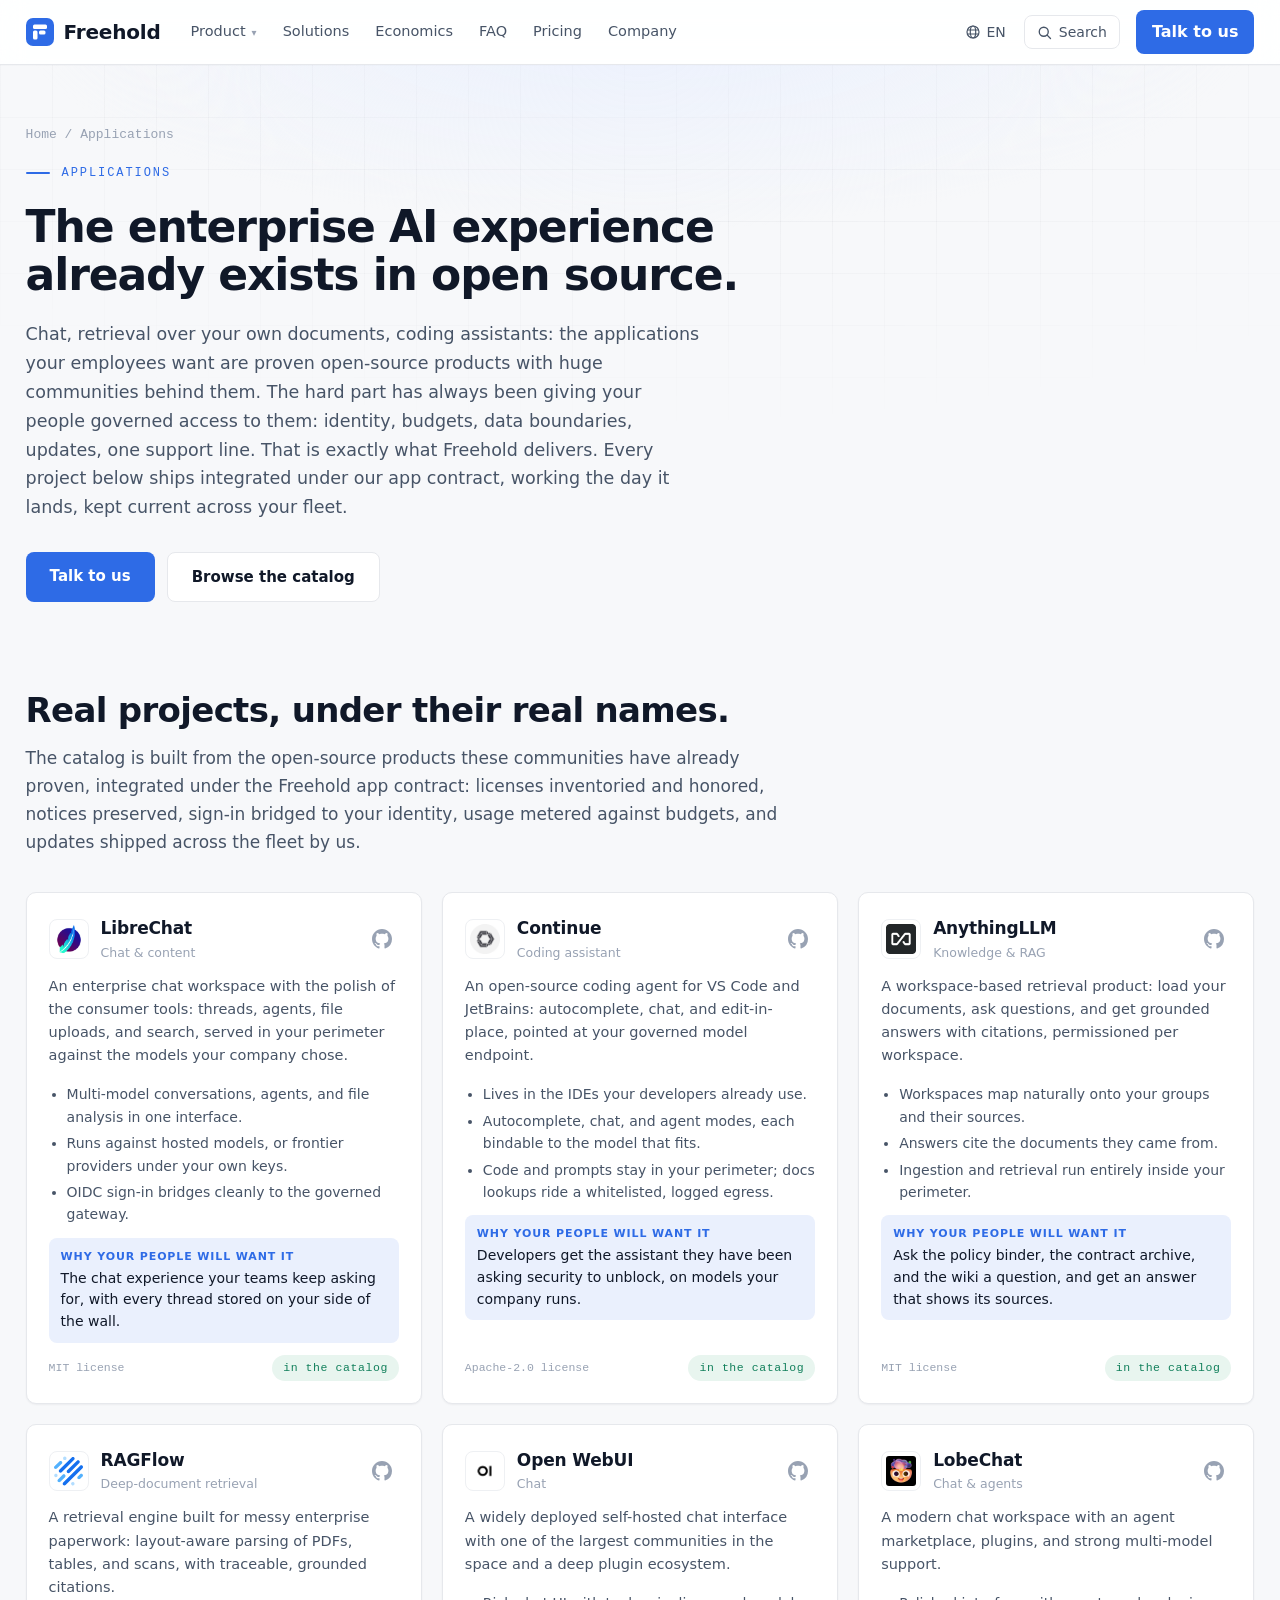
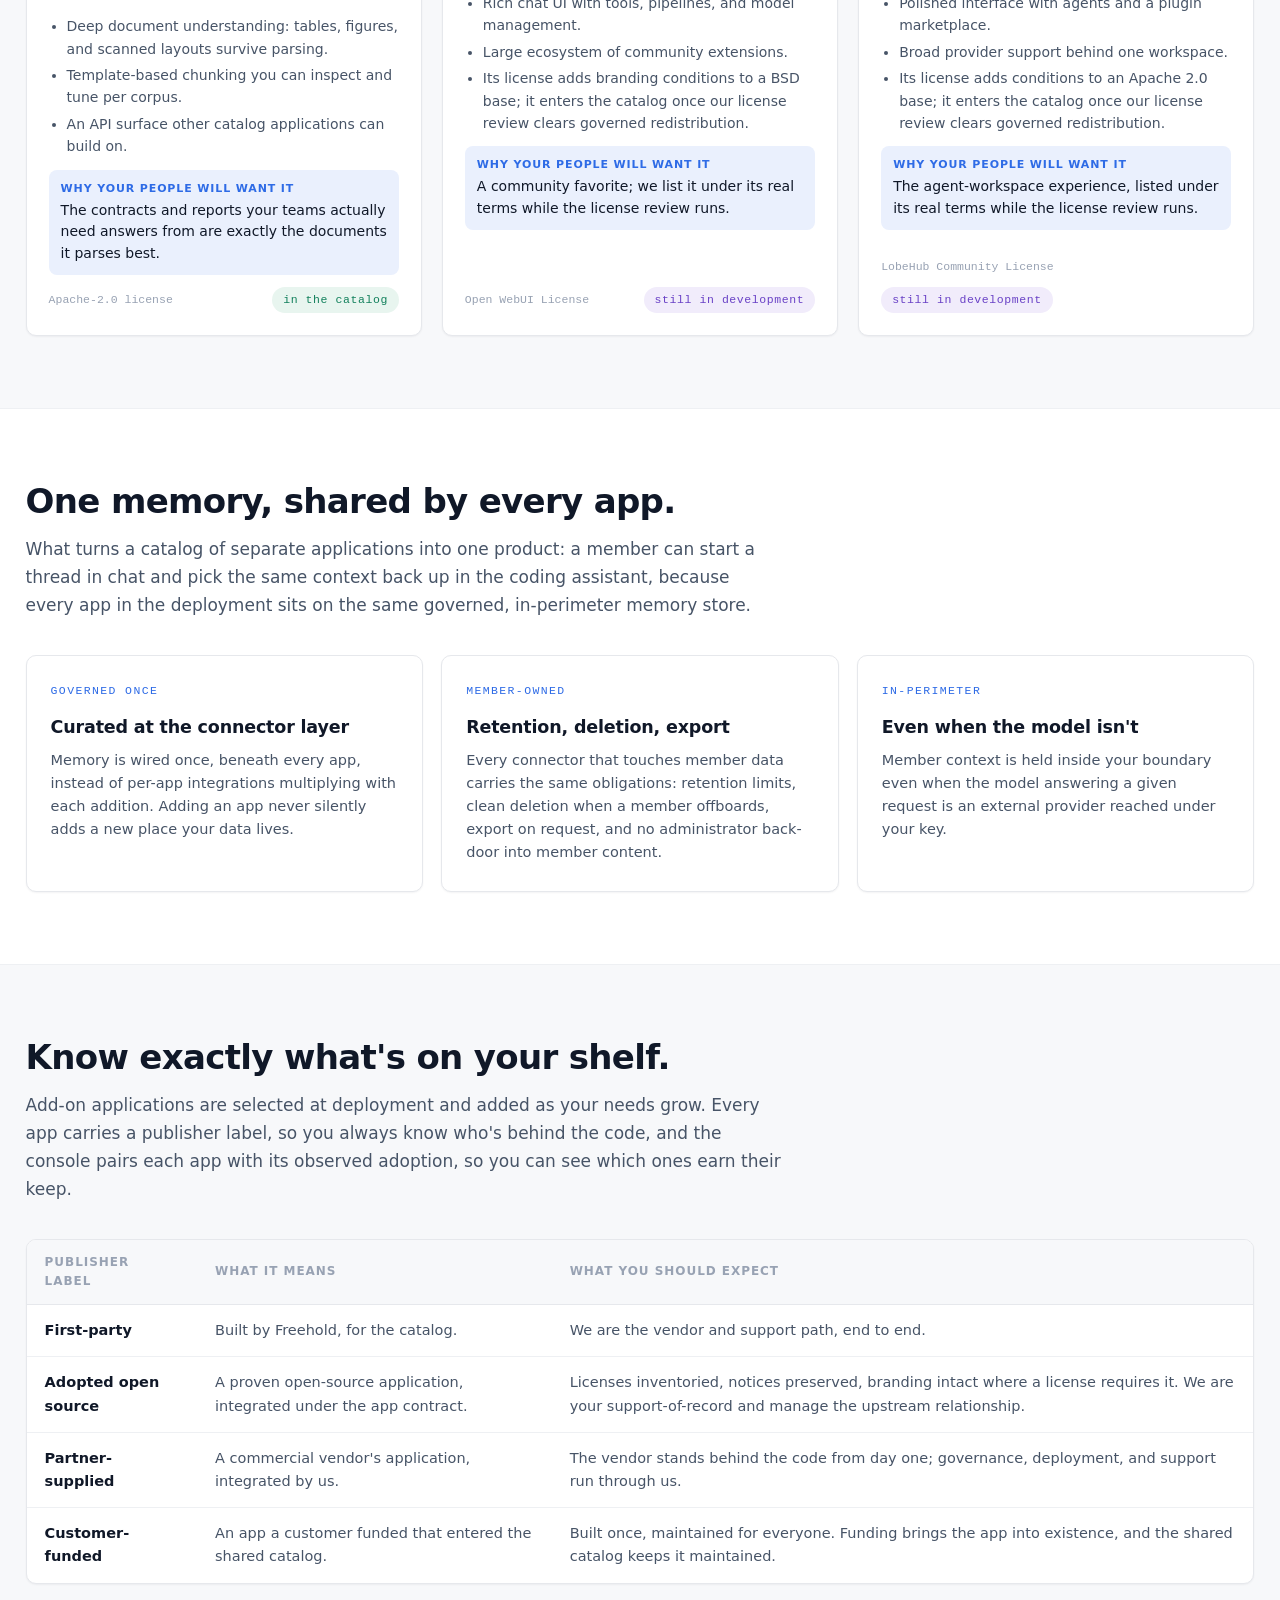
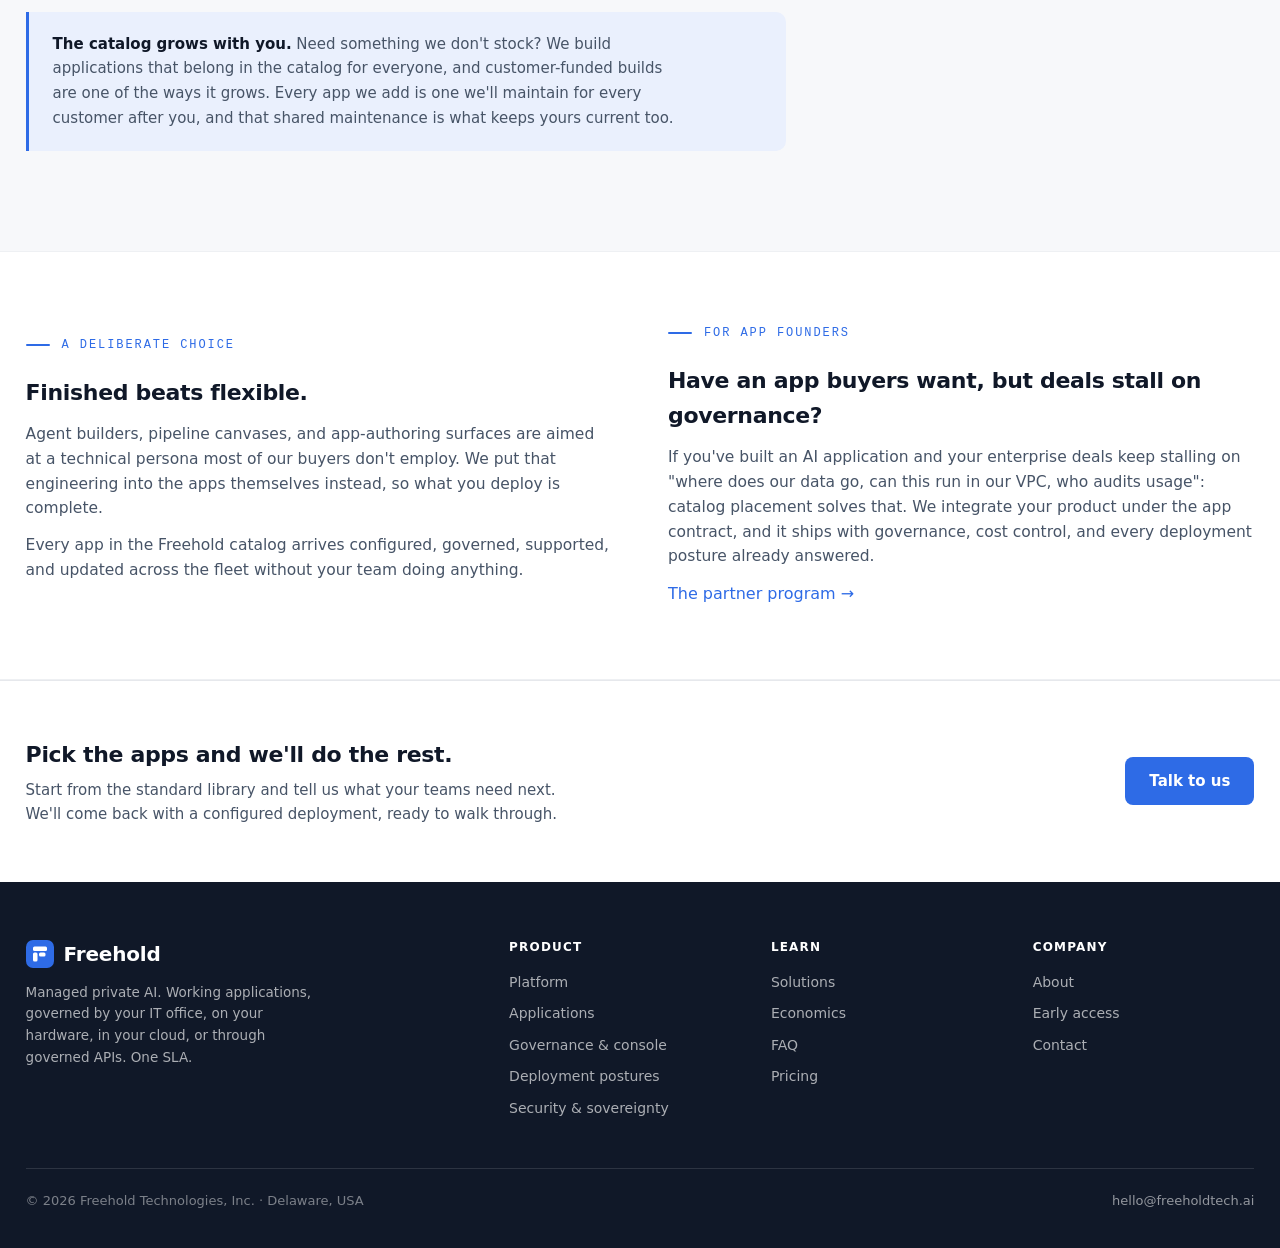
==== commit 7ef0a24d: "App cards: GitHub mark beside each project header, standard icon-link treatment" ====
--- a/applications/index.html
+++ b/applications/index.html
@@ -11,7 +11,7 @@
 <meta property="og:url" content="https://freeholdtech.ai/applications/">
 <link rel="canonical" href="https://freeholdtech.ai/applications/">
 <link rel="icon" href="data:image/svg+xml,%3Csvg xmlns='http://www.w3.org/2000/svg' viewBox='0 0 28 28'%3E%3Crect width='28' height='28' rx='7' fill='%232e6be6'/%3E%3Crect x='7' y='6.5' width='14' height='4.5' rx='1.5' fill='white'/%3E%3Crect x='7' y='12.5' width='4.5' height='9' rx='1.5' fill='white'/%3E%3Crect x='13' y='12.5' width='6.5' height='4' rx='1.5' fill='white'/%3E%3C/svg%3E">
-<link rel="stylesheet" href="../assets/site.css?v=7">
+<link rel="stylesheet" href="../assets/site.css?v=8">
 </head>
 <body>
 
@@ -75,6 +75,7 @@
         <div class="app-head">
           <img class="app-logo" src="../assets/apps/librechat.png" alt="" width="40" height="40">
           <div><h3>LibreChat</h3><div class="app-cat">Chat &amp; content</div></div>
+          <a class="app-git" href="https://github.com/danny-avila/LibreChat" aria-label="LibreChat on GitHub"><svg viewBox="0 0 16 16" width="20" height="20" aria-hidden="true" fill="currentColor"><path d="M8 0C3.58 0 0 3.58 0 8c0 3.54 2.29 6.53 5.47 7.59.4.07.55-.17.55-.38 0-.19-.01-.82-.01-1.49-2.01.37-2.53-.49-2.69-.94-.09-.23-.48-.94-.82-1.13-.28-.15-.68-.52-.01-.53.63-.01 1.08.58 1.23.82.72 1.21 1.87.87 2.33.66.07-.52.28-.87.51-1.07-1.78-.2-3.64-.89-3.64-3.95 0-.87.31-1.59.82-2.15-.08-.2-.36-1.02.08-2.12 0 0 .67-.21 2.2.82.64-.18 1.32-.27 2-.27.68 0 1.36.09 2 .27 1.53-1.04 2.2-.82 2.2-.82.44 1.1.16 1.92.08 2.12.51.56.82 1.27.82 2.15 0 3.07-1.87 3.75-3.65 3.95.29.25.54.73.54 1.48 0 1.07-.01 1.93-.01 2.2 0 .21.15.46.55.38A8.01 8.01 0 0 0 16 8c0-4.42-3.58-8-8-8z"/></svg></a>
         </div>
         <p>An enterprise chat workspace with the polish of the consumer tools: threads, agents, file uploads, and search, served in your perimeter against the models your company chose.</p>
         <ul>
@@ -84,14 +85,15 @@
         </ul>
         <div class="app-why"><div class="k">Why your people will want it</div>The chat experience your teams keep asking for, with every thread stored on your side of the wall.</div>
         <div class="app-meta">
-          <a href="https://github.com/danny-avila/LibreChat">github.com/danny-avila/LibreChat &rarr;</a>
-          <span><span class="pill pill-ok">in the catalog</span> <span class="app-lic">MIT license</span></span>
+          <span class="app-lic">MIT license</span>
+          <span class="pill pill-ok">in the catalog</span>
         </div>
       </div>
       <div class="app-card">
         <div class="app-head">
           <img class="app-logo" src="../assets/apps/continue.png" alt="" width="40" height="40">
           <div><h3>Continue</h3><div class="app-cat">Coding assistant</div></div>
+          <a class="app-git" href="https://github.com/continuedev/continue" aria-label="Continue on GitHub"><svg viewBox="0 0 16 16" width="20" height="20" aria-hidden="true" fill="currentColor"><path d="M8 0C3.58 0 0 3.58 0 8c0 3.54 2.29 6.53 5.47 7.59.4.07.55-.17.55-.38 0-.19-.01-.82-.01-1.49-2.01.37-2.53-.49-2.69-.94-.09-.23-.48-.94-.82-1.13-.28-.15-.68-.52-.01-.53.63-.01 1.08.58 1.23.82.72 1.21 1.87.87 2.33.66.07-.52.28-.87.51-1.07-1.78-.2-3.64-.89-3.64-3.95 0-.87.31-1.59.82-2.15-.08-.2-.36-1.02.08-2.12 0 0 .67-.21 2.2.82.64-.18 1.32-.27 2-.27.68 0 1.36.09 2 .27 1.53-1.04 2.2-.82 2.2-.82.44 1.1.16 1.92.08 2.12.51.56.82 1.27.82 2.15 0 3.07-1.87 3.75-3.65 3.95.29.25.54.73.54 1.48 0 1.07-.01 1.93-.01 2.2 0 .21.15.46.55.38A8.01 8.01 0 0 0 16 8c0-4.42-3.58-8-8-8z"/></svg></a>
         </div>
         <p>An open-source coding agent for VS Code and JetBrains: autocomplete, chat, and edit-in-place, pointed at your governed model endpoint.</p>
         <ul>
@@ -101,14 +103,15 @@
         </ul>
         <div class="app-why"><div class="k">Why your people will want it</div>Developers get the assistant they have been asking security to unblock, on models your company runs.</div>
         <div class="app-meta">
-          <a href="https://github.com/continuedev/continue">github.com/continuedev/continue &rarr;</a>
-          <span><span class="pill pill-ok">in the catalog</span> <span class="app-lic">Apache-2.0 license</span></span>
+          <span class="app-lic">Apache-2.0 license</span>
+          <span class="pill pill-ok">in the catalog</span>
         </div>
       </div>
       <div class="app-card">
         <div class="app-head">
           <img class="app-logo" src="../assets/apps/anythingllm.png" alt="" width="40" height="40">
           <div><h3>AnythingLLM</h3><div class="app-cat">Knowledge &amp; RAG</div></div>
+          <a class="app-git" href="https://github.com/Mintplex-Labs/anything-llm" aria-label="AnythingLLM on GitHub"><svg viewBox="0 0 16 16" width="20" height="20" aria-hidden="true" fill="currentColor"><path d="M8 0C3.58 0 0 3.58 0 8c0 3.54 2.29 6.53 5.47 7.59.4.07.55-.17.55-.38 0-.19-.01-.82-.01-1.49-2.01.37-2.53-.49-2.69-.94-.09-.23-.48-.94-.82-1.13-.28-.15-.68-.52-.01-.53.63-.01 1.08.58 1.23.82.72 1.21 1.87.87 2.33.66.07-.52.28-.87.51-1.07-1.78-.2-3.64-.89-3.64-3.95 0-.87.31-1.59.82-2.15-.08-.2-.36-1.02.08-2.12 0 0 .67-.21 2.2.82.64-.18 1.32-.27 2-.27.68 0 1.36.09 2 .27 1.53-1.04 2.2-.82 2.2-.82.44 1.1.16 1.92.08 2.12.51.56.82 1.27.82 2.15 0 3.07-1.87 3.75-3.65 3.95.29.25.54.73.54 1.48 0 1.07-.01 1.93-.01 2.2 0 .21.15.46.55.38A8.01 8.01 0 0 0 16 8c0-4.42-3.58-8-8-8z"/></svg></a>
         </div>
         <p>A workspace-based retrieval product: load your documents, ask questions, and get grounded answers with citations, permissioned per workspace.</p>
         <ul>
@@ -118,14 +121,15 @@
         </ul>
         <div class="app-why"><div class="k">Why your people will want it</div>Ask the policy binder, the contract archive, and the wiki a question, and get an answer that shows its sources.</div>
         <div class="app-meta">
-          <a href="https://github.com/Mintplex-Labs/anything-llm">github.com/Mintplex-Labs/anything-llm &rarr;</a>
-          <span><span class="pill pill-ok">in the catalog</span> <span class="app-lic">MIT license</span></span>
+          <span class="app-lic">MIT license</span>
+          <span class="pill pill-ok">in the catalog</span>
         </div>
       </div>
       <div class="app-card">
         <div class="app-head">
           <img class="app-logo" src="../assets/apps/ragflow.svg" alt="" width="40" height="40">
           <div><h3>RAGFlow</h3><div class="app-cat">Deep-document retrieval</div></div>
+          <a class="app-git" href="https://github.com/infiniflow/ragflow" aria-label="RAGFlow on GitHub"><svg viewBox="0 0 16 16" width="20" height="20" aria-hidden="true" fill="currentColor"><path d="M8 0C3.58 0 0 3.58 0 8c0 3.54 2.29 6.53 5.47 7.59.4.07.55-.17.55-.38 0-.19-.01-.82-.01-1.49-2.01.37-2.53-.49-2.69-.94-.09-.23-.48-.94-.82-1.13-.28-.15-.68-.52-.01-.53.63-.01 1.08.58 1.23.82.72 1.21 1.87.87 2.33.66.07-.52.28-.87.51-1.07-1.78-.2-3.64-.89-3.64-3.95 0-.87.31-1.59.82-2.15-.08-.2-.36-1.02.08-2.12 0 0 .67-.21 2.2.82.64-.18 1.32-.27 2-.27.68 0 1.36.09 2 .27 1.53-1.04 2.2-.82 2.2-.82.44 1.1.16 1.92.08 2.12.51.56.82 1.27.82 2.15 0 3.07-1.87 3.75-3.65 3.95.29.25.54.73.54 1.48 0 1.07-.01 1.93-.01 2.2 0 .21.15.46.55.38A8.01 8.01 0 0 0 16 8c0-4.42-3.58-8-8-8z"/></svg></a>
         </div>
         <p>A retrieval engine built for messy enterprise paperwork: layout-aware parsing of PDFs, tables, and scans, with traceable, grounded citations.</p>
         <ul>
@@ -135,14 +139,15 @@
         </ul>
         <div class="app-why"><div class="k">Why your people will want it</div>The contracts and reports your teams actually need answers from are exactly the documents it parses best.</div>
         <div class="app-meta">
-          <a href="https://github.com/infiniflow/ragflow">github.com/infiniflow/ragflow &rarr;</a>
-          <span><span class="pill pill-ok">in the catalog</span> <span class="app-lic">Apache-2.0 license</span></span>
+          <span class="app-lic">Apache-2.0 license</span>
+          <span class="pill pill-ok">in the catalog</span>
         </div>
       </div>
       <div class="app-card">
         <div class="app-head">
           <img class="app-logo" src="../assets/apps/openwebui.png" alt="" width="40" height="40">
           <div><h3>Open WebUI</h3><div class="app-cat">Chat</div></div>
+          <a class="app-git" href="https://github.com/open-webui/open-webui" aria-label="Open WebUI on GitHub"><svg viewBox="0 0 16 16" width="20" height="20" aria-hidden="true" fill="currentColor"><path d="M8 0C3.58 0 0 3.58 0 8c0 3.54 2.29 6.53 5.47 7.59.4.07.55-.17.55-.38 0-.19-.01-.82-.01-1.49-2.01.37-2.53-.49-2.69-.94-.09-.23-.48-.94-.82-1.13-.28-.15-.68-.52-.01-.53.63-.01 1.08.58 1.23.82.72 1.21 1.87.87 2.33.66.07-.52.28-.87.51-1.07-1.78-.2-3.64-.89-3.64-3.95 0-.87.31-1.59.82-2.15-.08-.2-.36-1.02.08-2.12 0 0 .67-.21 2.2.82.64-.18 1.32-.27 2-.27.68 0 1.36.09 2 .27 1.53-1.04 2.2-.82 2.2-.82.44 1.1.16 1.92.08 2.12.51.56.82 1.27.82 2.15 0 3.07-1.87 3.75-3.65 3.95.29.25.54.73.54 1.48 0 1.07-.01 1.93-.01 2.2 0 .21.15.46.55.38A8.01 8.01 0 0 0 16 8c0-4.42-3.58-8-8-8z"/></svg></a>
         </div>
         <p>A widely deployed self-hosted chat interface with one of the largest communities in the space and a deep plugin ecosystem.</p>
         <ul>
@@ -152,14 +157,15 @@
         </ul>
         <div class="app-why"><div class="k">Why your people will want it</div>A community favorite; we list it under its real terms while the license review runs.</div>
         <div class="app-meta">
-          <a href="https://github.com/open-webui/open-webui">github.com/open-webui/open-webui &rarr;</a>
-          <span><span class="pill pill-pend">still in development</span> <span class="app-lic">Open WebUI License</span></span>
+          <span class="app-lic">Open WebUI License</span>
+          <span class="pill pill-pend">still in development</span>
         </div>
       </div>
       <div class="app-card">
         <div class="app-head">
           <img class="app-logo" src="../assets/apps/lobechat.png" alt="" width="40" height="40">
           <div><h3>LobeChat</h3><div class="app-cat">Chat &amp; agents</div></div>
+          <a class="app-git" href="https://github.com/lobehub/lobe-chat" aria-label="LobeChat on GitHub"><svg viewBox="0 0 16 16" width="20" height="20" aria-hidden="true" fill="currentColor"><path d="M8 0C3.58 0 0 3.58 0 8c0 3.54 2.29 6.53 5.47 7.59.4.07.55-.17.55-.38 0-.19-.01-.82-.01-1.49-2.01.37-2.53-.49-2.69-.94-.09-.23-.48-.94-.82-1.13-.28-.15-.68-.52-.01-.53.63-.01 1.08.58 1.23.82.72 1.21 1.87.87 2.33.66.07-.52.28-.87.51-1.07-1.78-.2-3.64-.89-3.64-3.95 0-.87.31-1.59.82-2.15-.08-.2-.36-1.02.08-2.12 0 0 .67-.21 2.2.82.64-.18 1.32-.27 2-.27.68 0 1.36.09 2 .27 1.53-1.04 2.2-.82 2.2-.82.44 1.1.16 1.92.08 2.12.51.56.82 1.27.82 2.15 0 3.07-1.87 3.75-3.65 3.95.29.25.54.73.54 1.48 0 1.07-.01 1.93-.01 2.2 0 .21.15.46.55.38A8.01 8.01 0 0 0 16 8c0-4.42-3.58-8-8-8z"/></svg></a>
         </div>
         <p>A modern chat workspace with an agent marketplace, plugins, and strong multi-model support.</p>
         <ul>
@@ -169,8 +175,8 @@
         </ul>
         <div class="app-why"><div class="k">Why your people will want it</div>The agent-workspace experience, listed under its real terms while the license review runs.</div>
         <div class="app-meta">
-          <a href="https://github.com/lobehub/lobe-chat">github.com/lobehub/lobe-chat &rarr;</a>
-          <span><span class="pill pill-pend">still in development</span> <span class="app-lic">LobeHub Community License</span></span>
+          <span class="app-lic">LobeHub Community License</span>
+          <span class="pill pill-pend">still in development</span>
         </div>
       </div>
     </div>
--- a/assets/site.css
+++ b/assets/site.css
@@ -181,6 +181,8 @@
 .app-grid{display:grid;grid-template-columns:repeat(3,1fr);gap:20px}
 .app-card{background:var(--surface);border:1px solid var(--border);border-radius:var(--r-card);padding:22px;box-shadow:var(--sh-card);display:flex;flex-direction:column;gap:12px}
 .app-head{display:flex;align-items:center;gap:12px}
+.app-git{margin-left:auto;display:flex;padding:7px;border-radius:8px;color:var(--muted)}
+.app-git:hover{color:var(--ink);background:var(--hover)}
 .app-logo{width:40px;height:40px;border-radius:8px;object-fit:contain;background:#fff;border:1px solid var(--divider);padding:4px;flex:0 0 40px}
 .app-head h3{font-size:17px;margin:0}
 .app-cat{font-size:12.5px;color:var(--muted)}
